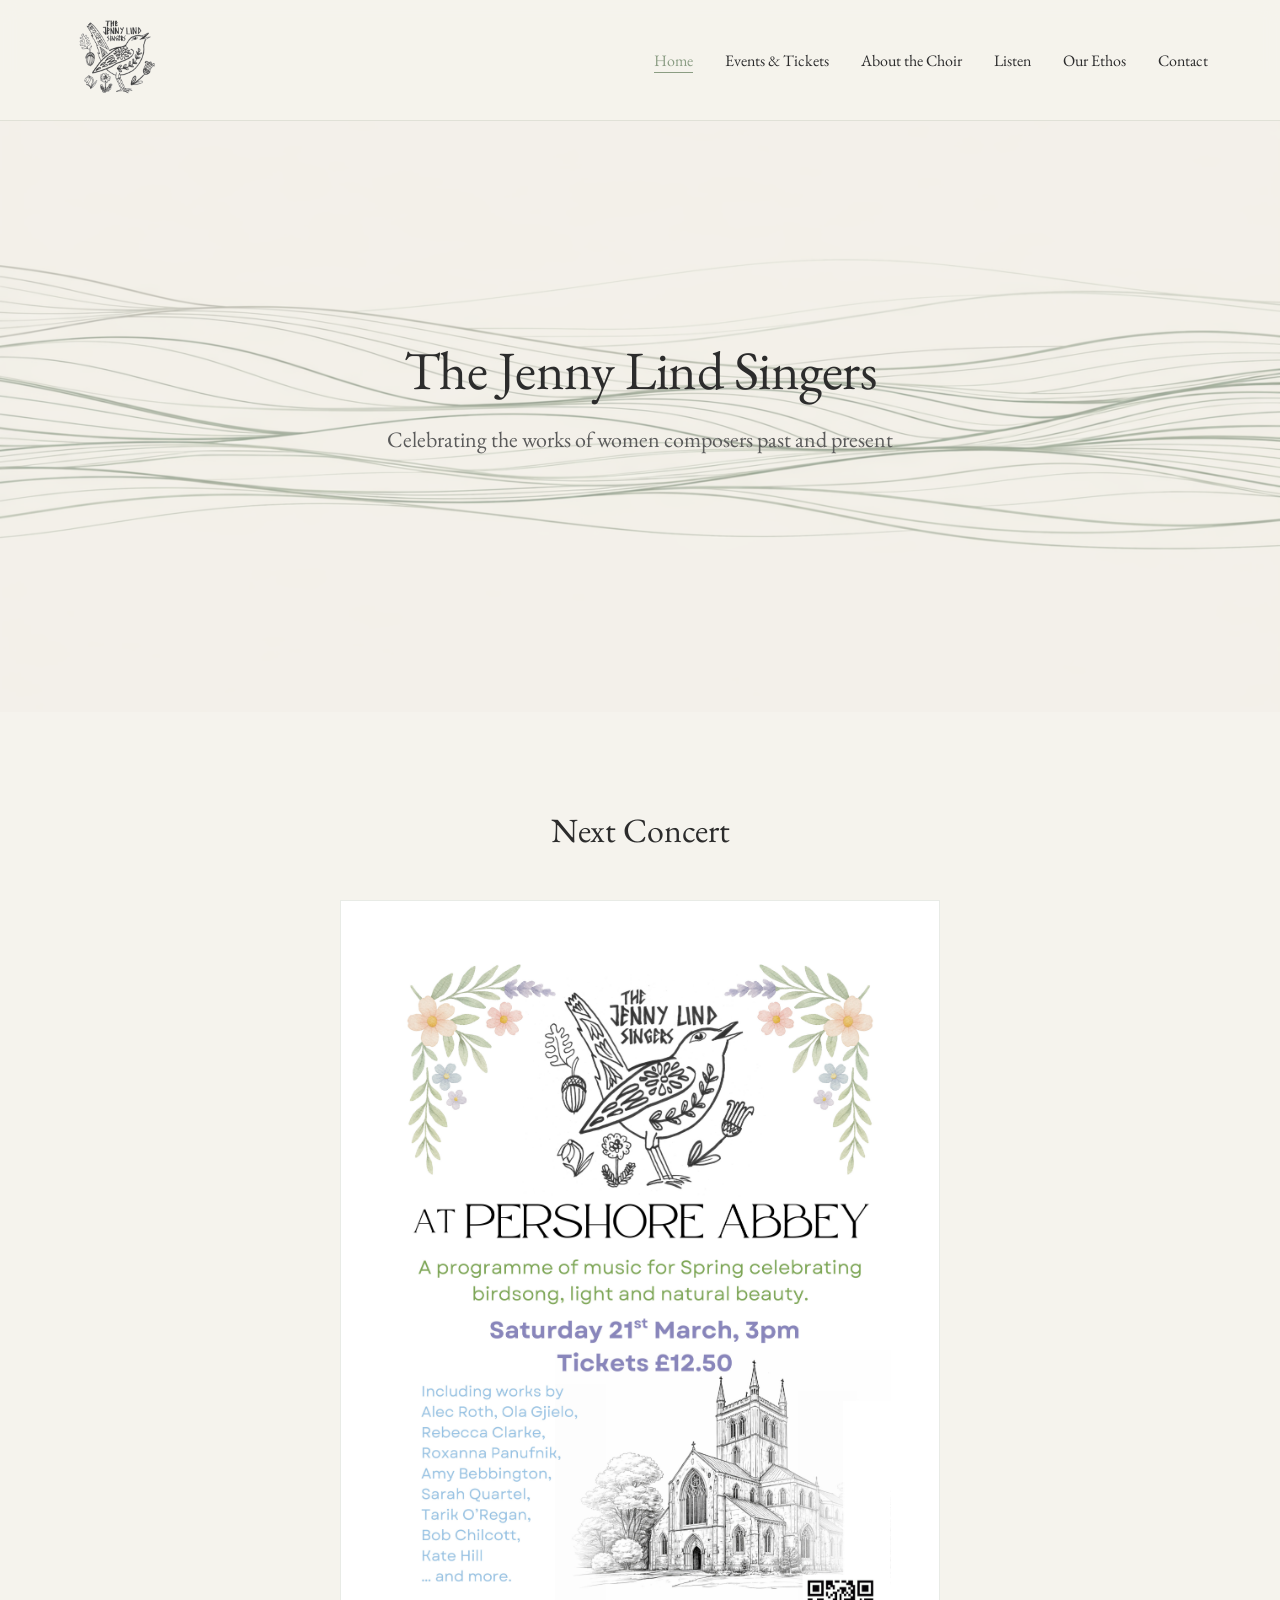
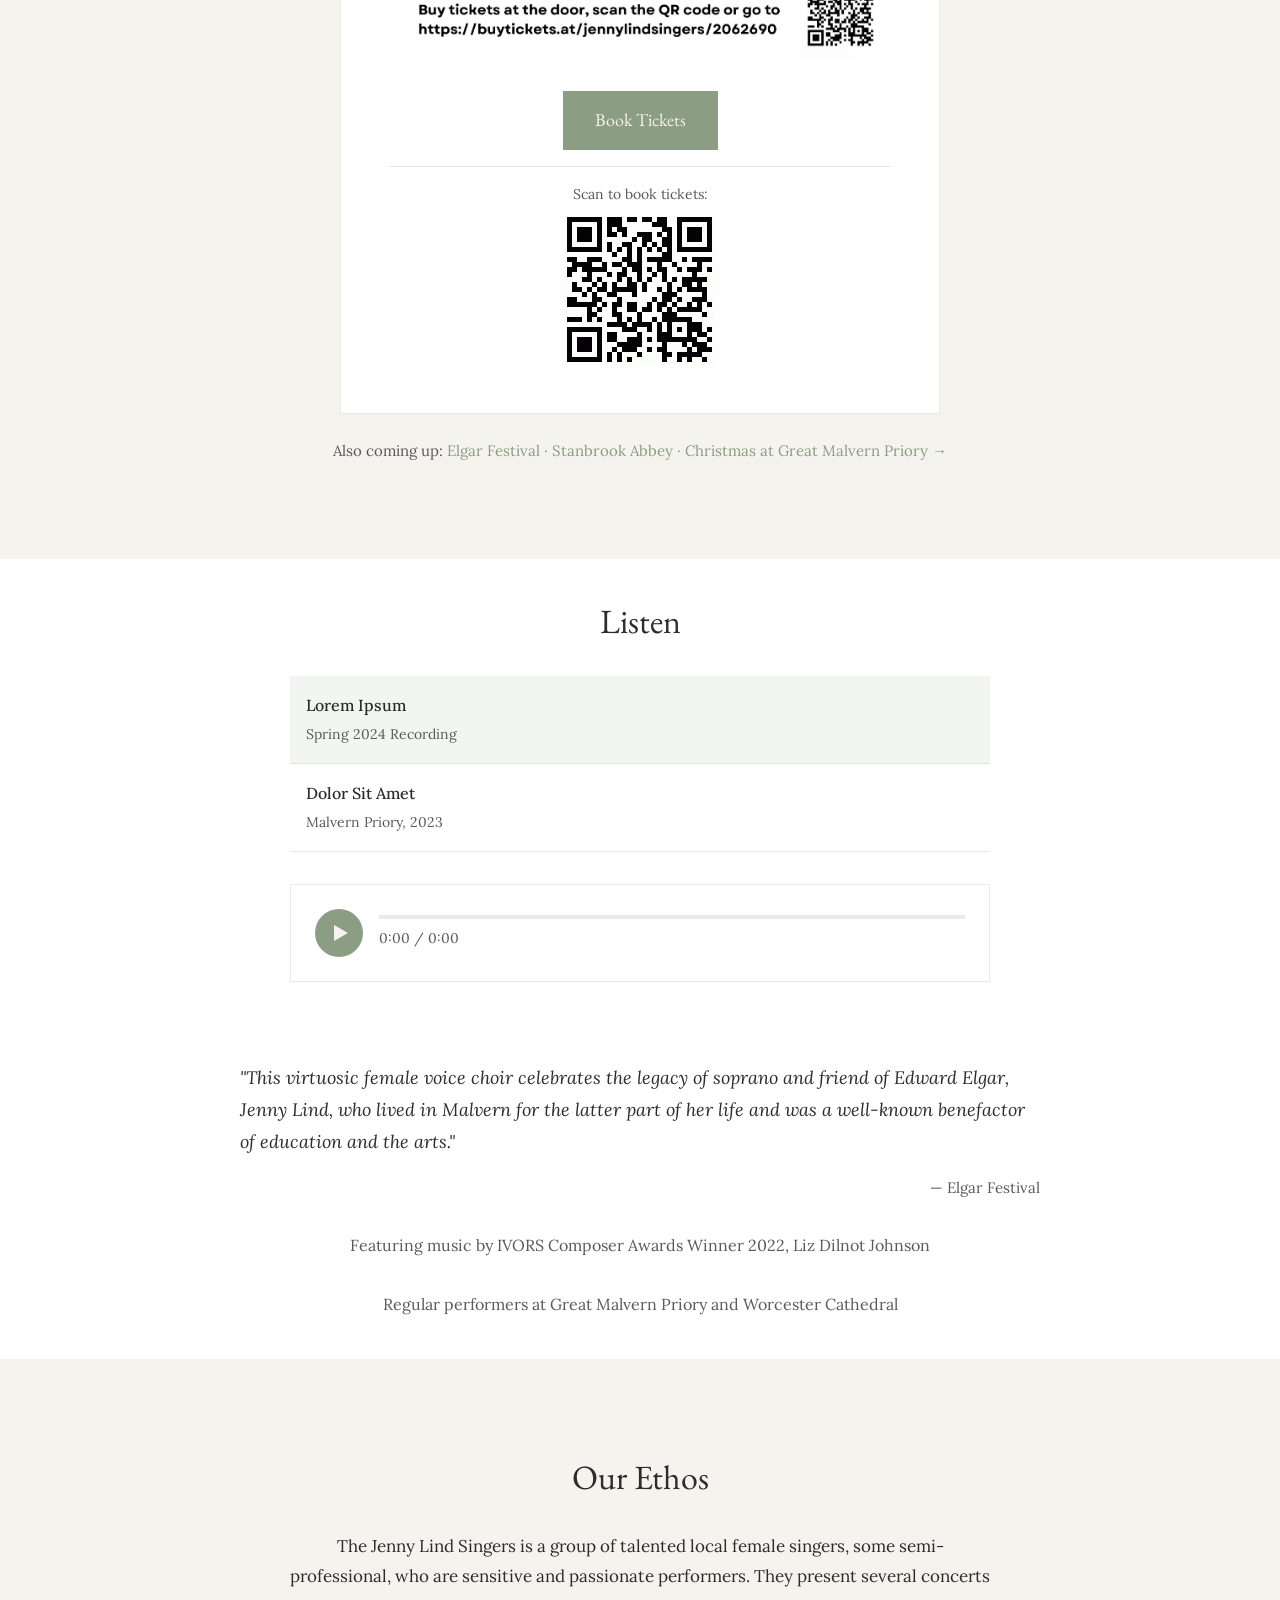
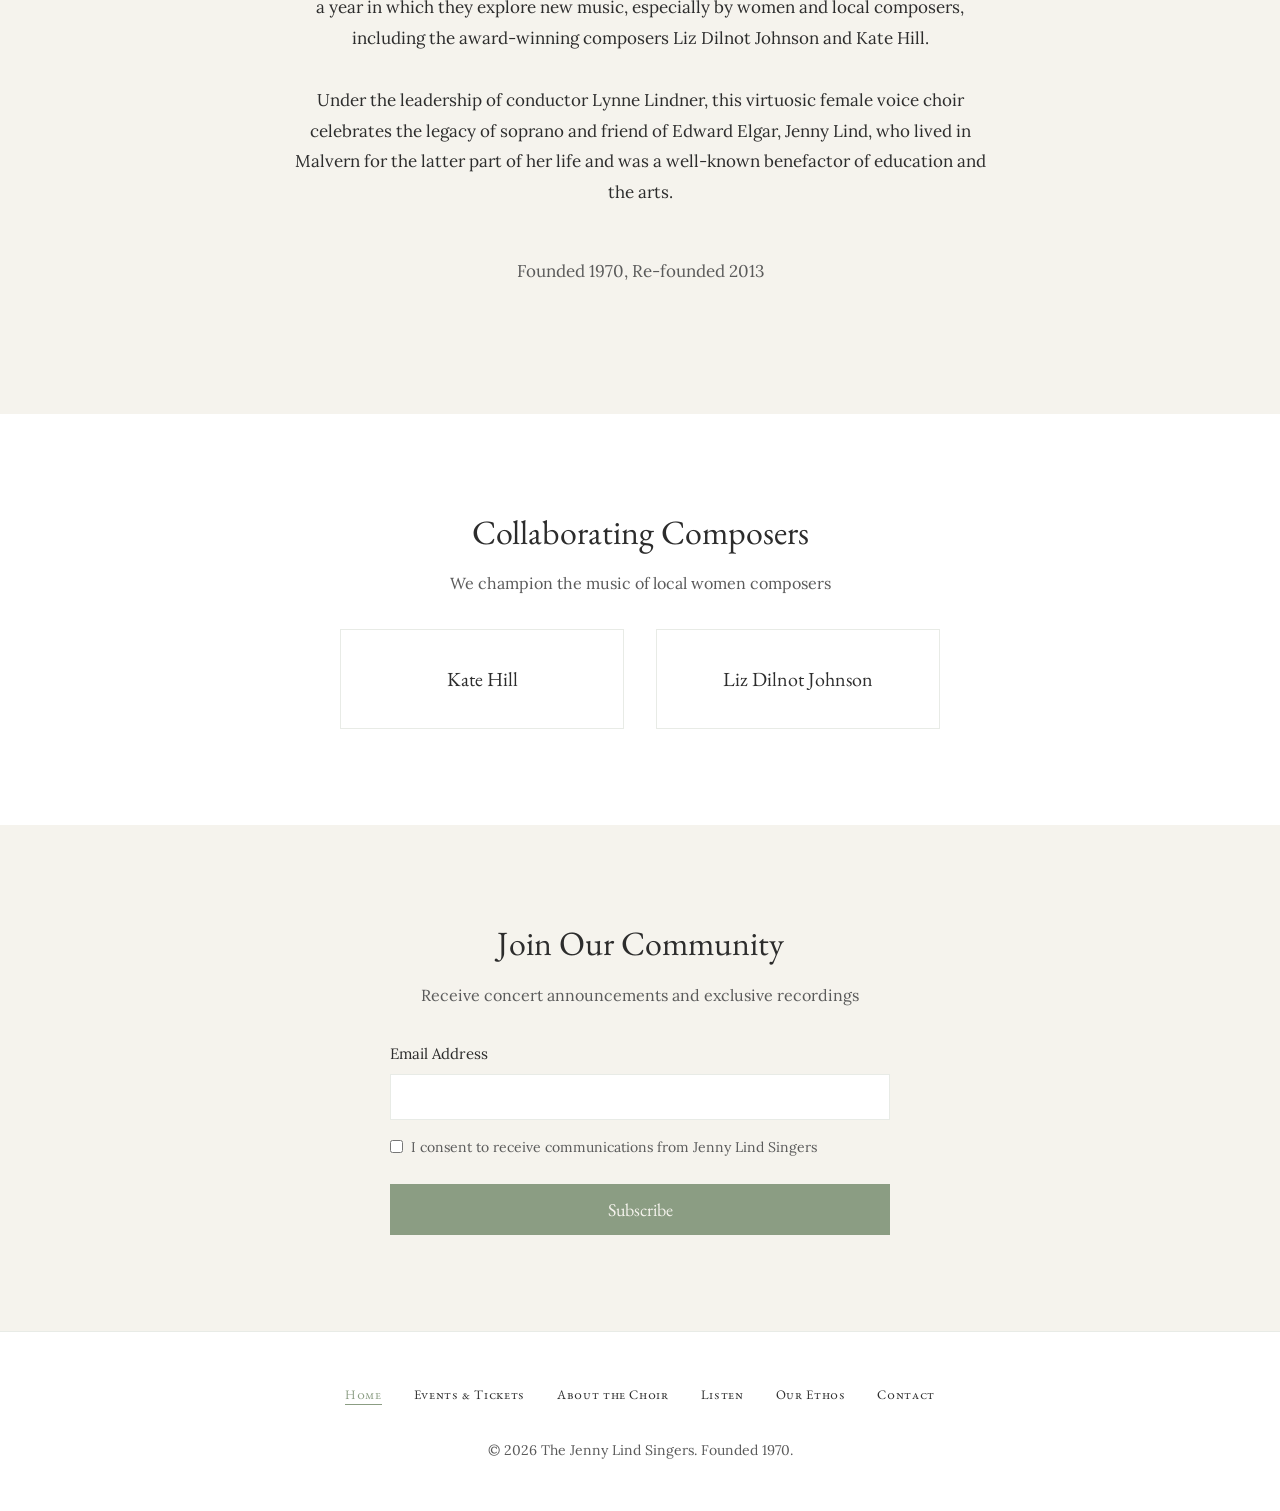
==== index.html @ d08856b0 "Add SVG favicon — italic J in sage green on cream Co-Authored-By: Claude Sonnet 4.6 <noreply@anthrop" ====
<!DOCTYPE html>
<html lang="en">
<head>
    <meta charset="UTF-8">
    <meta name="viewport" content="width=device-width, initial-scale=1.0">
    <title>The Jenny Lind Singers</title>
    <meta name="description" content="The Jenny Lind Singers — a virtuosic female voice choir celebrating women composers from the Malvern Hills.">

    <!-- Google Fonts -->
    <link rel="preconnect" href="https://fonts.googleapis.com">
    <link rel="preconnect" href="https://fonts.gstatic.com" crossorigin>
    <link href="https://fonts.googleapis.com/css2?family=EB+Garamond:ital,wght@0,400;0,500;0,600;1,400&family=Lora:ital,wght@0,400;0,500;1,400&display=swap" rel="stylesheet">
    <link rel="icon" type="image/svg+xml" href="favicon.svg">
    <link rel="stylesheet" href="styles.css">

</head>
<body>
    <!-- Header Navigation -->
    <header>
        <div class="header-content">
            <a href="index.html">
                <img src="JLS_logo.png" alt="The Jenny Lind Singers — Home" class="logo">
            </a>
            <nav aria-label="Main navigation">
                <ul>
                    <li><a href="index.html">Home</a></li>
                    <li><a href="events.html">Events &amp; Tickets</a></li>
                    <li><a href="about.html">About the Choir</a></li>
                    <li><a href="listen.html">Listen</a></li>
                    <li><a href="ethos.html">Our Ethos</a></li>
                    <li><a href="contact.html">Contact</a></li>
                </ul>
            </nav>
            <button class="nav-toggle" aria-label="Open navigation" aria-expanded="false">
                <span></span><span></span><span></span>
            </button>
        </div>
    </header>

    <main>

    <!-- Hero Section -->
    <section id="hero">
        <div class="hero-content">
            <h1>The Jenny Lind Singers</h1>
            <p class="hero-subtitle">Celebrating the works of women composers past and present</p>
        </div>
    </section>

    <!-- Next Concert Section -->
    <section id="next-concert">
        <div class="container">
            <h2>Next Concert</h2>
            <div class="concert-card">
                <img src="extracted/poster.jpg" alt="Spring 2026 Concert Poster" style="max-width: 100%; height: auto; margin-bottom: 1.5rem;">
                <a href="https://buytickets.at/jennylindsingers/2062690" target="_blank" rel="noopener" class="btn-primary">Book Tickets</a>
                <div class="qr-block">
                    <p class="qr-label">Scan to book tickets:</p>
                    <img src="extracted/qr-code.png" alt="QR Code for Ticket Booking" class="qr-code">
                </div>
            </div>
            <p class="also-coming-up">Also coming up: <a href="events.html">Elgar Festival · Stanbrook Abbey · Christmas at Great Malvern Priory →</a></p>
        </div>
    </section>

    <!-- Audio Player Section -->
    <section id="audio">
        <div class="container">
            <h2>Listen</h2>
            <div class="audio-player">
                <div class="track-list">
                    <div class="track-item active" data-track="0">
                        <div class="track-title">Lorem Ipsum</div>
                        <div class="track-source">Spring 2024 Recording</div>
                    </div>
                    <div class="track-item" data-track="1">
                        <div class="track-title">Dolor Sit Amet</div>
                        <div class="track-source">Malvern Priory, 2023</div>
                    </div>
                </div>

                <div class="audio-controls">
                    <button class="play-btn" aria-label="Play">
                        <div class="play-icon"></div>
                        <div class="pause-icon"></div>
                    </button>
                    <div class="progress-container">
                        <div class="progress-bar" role="progressbar" aria-valuemin="0" aria-valuemax="100" aria-valuenow="0">
                            <div class="progress-fill"></div>
                        </div>
                        <div class="time-display">
                            <span class="current-time">0:00</span> / <span class="duration">0:00</span>
                        </div>
                    </div>
                </div>

                <audio id="audio-element">
                    <source src="[data-uri]" type="audio/wav">
                </audio>
            </div>
        </div>
    </section>

    <!-- Social Proof Section -->
    <section id="reviews">
        <div class="container">
            <div class="reviews-container">
                <div class="review">
                    <p class="review-text">"This virtuosic female voice choir celebrates the legacy of soprano and friend of Edward Elgar, Jenny Lind, who lived in Malvern for the latter part of her life and was a well-known benefactor of education and the arts."</p>
                    <p class="review-attribution">— Elgar Festival</p>
                </div>

                <p class="accolade">Featuring music by IVORS Composer Awards Winner 2022, Liz Dilnot Johnson</p>
                <p class="accolade">Regular performers at Great Malvern Priory and Worcester Cathedral</p>
            </div>
        </div>
    </section>

    <!-- Ethos Section -->
    <section id="ethos">
        <div class="container">
            <div class="ethos-content">
                <h2>Our Ethos</h2>
                <p>The Jenny Lind Singers is a group of talented local female singers, some semi-professional, who are sensitive and passionate performers. They present several concerts a year in which they explore new music, especially by women and local composers, including the award-winning composers Liz Dilnot Johnson and Kate Hill.</p>
                <p class="ethos-second">Under the leadership of conductor Lynne Lindner, this virtuosic female voice choir celebrates the legacy of soprano and friend of Edward Elgar, Jenny Lind, who lived in Malvern for the latter part of her life and was a well-known benefactor of education and the arts.</p>
                <p class="history-note">Founded 1970, Re-founded 2013</p>
            </div>
        </div>
    </section>

    <!-- Composers Section -->
    <section id="composers">
        <div class="container">
            <h2>Collaborating Composers</h2>
            <p class="composers-intro">We champion the music of local women composers</p>
            <div class="composers-list">
                <a href="https://katehillcomposer.com" target="_blank" rel="noopener" class="composer-link">
                    <div class="composer-name">Kate Hill</div>
                </a>
                <a href="http://www.lizdilnotjohnson.co.uk" target="_blank" rel="noopener" class="composer-link">
                    <div class="composer-name">Liz Dilnot Johnson</div>
                </a>
            </div>
        </div>
    </section>

    <!-- Mailing List Section -->
    <section id="mailing-list">
        <div class="container">
            <h2>Join Our Community</h2>
            <p class="mailing-list-benefit">Receive concert announcements and exclusive recordings</p>
            <form class="mailing-form" action="#" method="post">
                <div class="form-group">
                    <label for="email">Email Address</label>
                    <input type="email" id="email" name="email" required>
                </div>

                <div class="checkbox-group">
                    <input type="checkbox" id="consent" name="consent" required>
                    <label for="consent">I consent to receive communications from Jenny Lind Singers</label>
                </div>

                <button type="submit" class="btn-primary btn-submit">Subscribe</button>
            </form>
        </div>
    </section>

    </main>

    <!-- Footer -->
    <footer>
        <div class="footer-content">
            <nav class="footer-nav" aria-label="Footer navigation">
                <ul>
                    <li><a href="index.html">Home</a></li>
                    <li><a href="events.html">Events &amp; Tickets</a></li>
                    <li><a href="about.html">About the Choir</a></li>
                    <li><a href="listen.html">Listen</a></li>
                    <li><a href="ethos.html">Our Ethos</a></li>
                    <li><a href="contact.html">Contact</a></li>
                </ul>
            </nav>
            <p class="copyright">© 2026 The Jenny&nbsp;Lind Singers. Founded 1970.</p>
        </div>
    </footer>

    <script src="nav.js"></script>
    <!-- JavaScript for Audio Player -->
    <script>
        // Audio player functionality
        const audio = document.getElementById('audio-element');
        const playBtn = document.querySelector('.play-btn');
        const progressBar = document.querySelector('.progress-bar');
        const progressFill = document.querySelector('.progress-fill');
        const currentTimeSpan = document.querySelector('.current-time');
        const durationSpan = document.querySelector('.duration');
        const trackItems = document.querySelectorAll('.track-item');

        let currentTrack = 0;

        // Track data (placeholder - in production would link to actual audio files)
        const tracks = [
            {
                title: 'Lorem Ipsum',
                source: 'Spring 2024 Recording',
                url: '[data-uri]'
            },
            {
                title: 'Dolor Sit Amet',
                source: 'Malvern Priory, 2023',
                url: '[data-uri]'
            }
        ];

        // Play/Pause functionality
        playBtn.addEventListener('click', () => {
            if (audio.paused) {
                audio.play();
                playBtn.classList.add('playing');
            } else {
                audio.pause();
                playBtn.classList.remove('playing');
            }
        });

        // Keyboard support for play button
        playBtn.addEventListener('keydown', (e) => {
            if (e.key === ' ' || e.key === 'Enter') {
                e.preventDefault();
                playBtn.click();
            }
        });

        // Update progress bar
        audio.addEventListener('timeupdate', () => {
            if (audio.duration) {
                const progress = (audio.currentTime / audio.duration) * 100;
                progressFill.style.width = progress + '%';
                progressBar.setAttribute('aria-valuenow', progress);

                currentTimeSpan.textContent = formatTime(audio.currentTime);
            }
        });

        // Update duration when metadata loads
        audio.addEventListener('loadedmetadata', () => {
            durationSpan.textContent = formatTime(audio.duration);
        });

        // Click to seek
        progressBar.addEventListener('click', (e) => {
            const rect = progressBar.getBoundingClientRect();
            const percent = (e.clientX - rect.left) / rect.width;
            audio.currentTime = percent * audio.duration;
        });

        // Track selection
        trackItems.forEach((item, index) => {
            item.addEventListener('click', () => {
                loadTrack(index);
            });

            // Keyboard support
            item.addEventListener('keydown', (e) => {
                if (e.key === 'Enter' || e.key === ' ') {
                    e.preventDefault();
                    loadTrack(index);
                }
            });

            // Make track items keyboard accessible
            item.setAttribute('tabindex', '0');
            item.setAttribute('role', 'button');
        });

        // Load track function
        function loadTrack(index) {
            currentTrack = index;
            audio.src = tracks[index].url;

            // Update active state
            trackItems.forEach(item => item.classList.remove('active'));
            trackItems[index].classList.add('active');

            // Reset player state
            playBtn.classList.remove('playing');
            progressFill.style.width = '0%';
            currentTimeSpan.textContent = '0:00';
        }

        // Format time helper
        function formatTime(seconds) {
            if (isNaN(seconds)) return '0:00';

            const mins = Math.floor(seconds / 60);
            const secs = Math.floor(seconds % 60);
            return mins + ':' + (secs < 10 ? '0' : '') + secs;
        }

        // Reset play button when audio ends
        audio.addEventListener('ended', () => {
            playBtn.classList.remove('playing');
            progressFill.style.width = '0%';
            audio.currentTime = 0;
        });

        // Smooth scroll for navigation
        document.querySelectorAll('a[href^="#"]').forEach(anchor => {
            anchor.addEventListener('click', function (e) {
                const href = this.getAttribute('href');
                if (href !== '#') {
                    e.preventDefault();
                    const target = document.querySelector(href);
                    if (target) {
                        target.scrollIntoView({
                            behavior: 'smooth',
                            block: 'start'
                        });
                    }
                }
            });
        });
    </script>
</body>
</html>
---- styles.css ----
/* ===== CSS Variables ===== */
:root {
    --sage-green: #8B9D83;
    --cream: #F5F3ED;
    --lavender: #D4C9DB;
    --text-dark: #2C2C2C;
    --text-light: #5A5A5A;
    --border-subtle: rgba(139, 157, 131, 0.2);
}

/* ===== Reset & Base ===== */
* { margin: 0; padding: 0; box-sizing: border-box; }
html { scroll-behavior: smooth; }
body {
    font-family: 'Lora', serif;
    font-size: 16px;
    line-height: 1.7;
    color: var(--text-dark);
    background-color: var(--cream);
    text-rendering: optimizeLegibility;
}

/* ===== Typography ===== */
h1, h2, h3, h4, h5, h6 {
    font-family: 'EB Garamond', serif;
    font-weight: 400;
    line-height: 1.3;
    font-feature-settings: "liga" 1, "kern" 1;
}
h1 { font-size: 3.375rem; letter-spacing: -0.01em; }
h2 { font-size: 2.125rem; }
h3 { font-size: 1.5rem; }

a { color: var(--sage-green); text-decoration: none; transition: all 0.3s ease; }
a:hover { text-decoration: underline; }

/* ===== Header ===== */
header {
    position: fixed; top: 0; left: 0; right: 0;
    background: rgba(245, 243, 237, 0.95);
    backdrop-filter: blur(10px);
    z-index: 1000;
    border-bottom: 1px solid var(--border-subtle);
}
.header-content {
    max-width: 1200px; margin: 0 auto;
    padding: 1rem 2rem;
    display: flex; justify-content: space-between; align-items: center;
}
.logo { max-height: 80px; width: auto; }
nav ul { list-style: none; display: flex; gap: 2rem; }
nav a { font-family: 'EB Garamond', serif; font-size: 1rem; color: var(--text-dark); transition: color 0.3s ease, letter-spacing 0.2s ease; }
nav a:hover { color: var(--sage-green); text-decoration: none; letter-spacing: 0.02em; }
nav a.nav-active { color: var(--sage-green); border-bottom: 1px solid var(--sage-green); padding-bottom: 1px; }

/* ===== Mobile Nav Toggle ===== */
.nav-toggle {
    display: none; flex-direction: column; gap: 5px;
    background: none; border: none; cursor: pointer; padding: 0.5rem;
}
.nav-toggle span {
    display: block; width: 24px; height: 1px;
    background: var(--text-dark);
    transition: transform 0.3s ease, opacity 0.3s ease;
}

/* ===== Hero ===== */
#hero {
    min-height: 70vh; height: 70vh;
    display: flex; flex-direction: column;
    justify-content: center; align-items: center; text-align: center;
    background-image: url('waves2.png');
    background-size: cover; background-position: center; background-repeat: no-repeat;
    padding: 2rem; margin-top: 82px; position: relative;
}
#hero::before {
    content: ''; position: absolute; inset: 0;
    background: rgba(245, 243, 237, 0.3);
}
.hero-content { position: relative; z-index: 1; max-width: 800px; }
#hero h1 { margin-bottom: 1rem; animation: fadeUp 0.8s ease both; }
.hero-subtitle {
    font-family: 'EB Garamond', serif;
    font-size: 1.375rem; font-weight: 400;
    color: var(--text-light);
    animation: fadeUp 0.8s ease 0.2s both;
}

@keyframes fadeUp {
    from { opacity: 0; transform: translateY(16px); }
    to   { opacity: 1; transform: translateY(0); }
}

/* ===== Inner Page Hero ===== */
.page-hero {
    min-height: 40vh;
    display: flex; align-items: flex-end;
    padding-bottom: 3rem;
    background-image: url('waves2.png');
    background-size: cover; background-position: center;
    margin-top: 82px; position: relative;
}
.page-hero::before {
    content: ''; position: absolute; inset: 0;
    background: rgba(245, 243, 237, 0.55);
}
.page-hero-content {
    position: relative; z-index: 1;
    max-width: 1200px; margin: 0 auto; padding: 0 2rem;
}
.page-hero h1 { font-size: 3rem; letter-spacing: -0.01em; }
.page-hero--hills { background-image: url('3hills.png'); }

/* ===== Container & Layout ===== */
.container { max-width: 1200px; margin: 0 auto; padding: 0 2rem; }
section { padding: 6rem 0; }

/* ===== Next Concert (homepage) ===== */
#next-concert { text-align: center; }
.concert-card {
    max-width: 600px; margin: 3rem auto 0;
    padding: 3rem; border: 1px solid var(--border-subtle); background: white;
}
.concert-card h3 { font-size: 2rem; margin-bottom: 1.5rem; }
.concert-details { margin-bottom: 2rem; color: var(--text-light); }
.concert-details p { margin: 0.5rem 0; }
.qr-block { margin-top: 1rem; padding-top: 1rem; border-top: 1px solid var(--border-subtle); }
.qr-label { font-size: 0.875rem; color: var(--text-light); margin-bottom: 0.5rem; }
.qr-code { width: 150px; height: 150px; display: block; margin: 0 auto; }
.also-coming-up { margin-top: 1.5rem; font-size: 0.9375rem; color: var(--text-light); }
.ethos-second { margin-top: 1rem; }

/* ===== Buttons ===== */
.btn-primary {
    display: inline-block; padding: 14px 32px;
    background-color: var(--sage-green); color: var(--cream);
    border: none; border-radius: 0;
    font-family: 'EB Garamond', serif; font-size: 1.125rem;
    cursor: pointer; transition: background-color 0.3s ease; text-decoration: none;
}
.btn-primary:hover { background-color: #7a8c73; text-decoration: none; }
.btn-secondary {
    display: inline-block; padding: 12px 28px;
    background: transparent; color: var(--sage-green);
    border: 1px solid var(--sage-green); border-radius: 0;
    font-family: 'EB Garamond', serif; font-size: 1rem;
    cursor: pointer; transition: all 0.3s ease; text-decoration: none;
}
.btn-secondary:hover { background: var(--sage-green); color: var(--cream); text-decoration: none; }
.btn-submit { width: 100%; }

/* ===== Audio Player ===== */
#audio { background: white; padding: 2.5rem 0; }
#audio h2 { text-align: center; margin-bottom: 2rem; }
.audio-player { max-width: 700px; margin: 0 auto; }
.audio-intro { color: var(--text-light); font-size: 1rem; margin-bottom: 2rem; }
.track-list { margin-bottom: 2rem; }
.track-item { padding: 1rem; border-bottom: 1px solid var(--border-subtle); cursor: pointer; transition: background-color 0.3s ease; }
.track-item:hover { background-color: rgba(139, 157, 131, 0.05); }
.track-item.active { background-color: rgba(139, 157, 131, 0.1); }
.track-title { font-weight: 500; color: var(--text-dark); }
.track-source { font-size: 0.875rem; color: var(--text-light); margin-top: 0.25rem; }
.audio-controls { display: flex; align-items: center; gap: 1rem; padding: 1.5rem; border: 1px solid var(--border-subtle); }
.play-btn {
    width: 48px; height: 48px; border-radius: 50%;
    background-color: var(--sage-green); border: none; cursor: pointer;
    display: flex; align-items: center; justify-content: center; flex-shrink: 0;
    transition: background-color 0.3s ease;
}
.play-btn:hover { background-color: #7a8c73; }
.play-icon { width: 0; height: 0; border-style: solid; border-width: 8px 0 8px 14px; border-color: transparent transparent transparent var(--cream); margin-left: 3px; }
.pause-icon { display: none; width: 14px; height: 16px; border-left: 4px solid var(--cream); border-right: 4px solid var(--cream); }
.play-btn.playing .play-icon { display: none; }
.play-btn.playing .pause-icon { display: block; }
.progress-container { flex: 1; display: flex; flex-direction: column; gap: 0.5rem; }
.progress-bar { width: 100%; height: 4px; background-color: var(--border-subtle); cursor: pointer; position: relative; }
.progress-fill { height: 100%; background-color: var(--sage-green); width: 0%; transition: width 0.1s linear; }
.time-display { font-size: 0.875rem; color: var(--text-light); }

/* ===== Reviews / Social Proof ===== */
#reviews { background: white; padding: 2.5rem 0; }
.reviews-container { max-width: 800px; margin: 0 auto; }
.review { margin-bottom: 2rem; }
.review:last-child { margin-bottom: 0; }
.review-text { font-style: italic; font-size: 1.125rem; line-height: 1.8; margin-bottom: 1rem; }
.review-attribution { text-align: right; color: var(--text-light); font-size: 0.9375rem; }
.accolade { text-align: center; margin-top: 2rem; color: var(--text-light); }

/* ===== Ethos (homepage section) ===== */
#ethos { text-align: center; }
.ethos-content { max-width: 700px; margin: 0 auto; }
#ethos h2 { margin-bottom: 2rem; }
#ethos p { margin-bottom: 2rem; font-size: 1.0625rem; line-height: 1.8; }
.ethos-link { font-family: 'EB Garamond', serif; font-size: 1.125rem; }
.history-note { margin-top: 3rem; font-size: 0.9375rem; color: var(--text-light); }

/* ===== Composers (homepage section) ===== */
#composers { background: white; }
#composers h2 { text-align: center; margin-bottom: 1rem; }
.composers-intro { text-align: center; color: var(--text-light); margin-bottom: 2rem; }
.composers-list { max-width: 600px; margin: 0 auto; display: grid; grid-template-columns: 1fr 1fr; gap: 2rem; }
.composer-link { text-align: center; padding: 2rem; border: 1px solid var(--border-subtle); transition: border-color 0.3s ease; }
.composer-link:hover { border-color: var(--sage-green); text-decoration: none; }
.composer-name { font-family: 'EB Garamond', serif; font-size: 1.25rem; color: var(--text-dark); }

/* ===== Mailing List ===== */
#mailing-list { text-align: center; }
#mailing-list h2 { margin-bottom: 1rem; }
.mailing-list-benefit { color: var(--text-light); margin-bottom: 2rem; }
.mailing-form { max-width: 500px; margin: 0 auto; }
.form-group { margin-bottom: 1rem; text-align: left; }
.form-group label { display: block; margin-bottom: 0.5rem; font-size: 0.9375rem; }
.form-group input[type="email"],
.form-group input[type="text"] {
    width: 100%; padding: 12px;
    border: 1px solid var(--border-subtle); border-radius: 0;
    font-family: 'Lora', serif; font-size: 1rem; background: white;
}
.form-group input[type="email"]:focus,
.form-group input[type="text"]:focus {
    outline: none; border-color: var(--sage-green);
    box-shadow: 0 0 0 3px rgba(139, 157, 131, 0.15);
}
.checkbox-group { display: flex; align-items: flex-start; gap: 0.5rem; margin-bottom: 1.5rem; }
.checkbox-group input[type="checkbox"] { margin-top: 0.25rem; flex-shrink: 0; }
.checkbox-group label { font-size: 0.875rem; color: var(--text-light); }

/* ===== Footer ===== */
footer { background: white; border-top: 1px solid var(--border-subtle); padding: 3rem 0; }
.footer-content { max-width: 1200px; margin: 0 auto; padding: 0 2rem; text-align: center; }
.footer-nav { margin-bottom: 2rem; }
.footer-nav ul { list-style: none; display: flex; justify-content: center; gap: 2rem; flex-wrap: wrap; }
.footer-nav a {
    font-family: 'EB Garamond', serif; color: var(--text-dark);
    font-variant: small-caps; letter-spacing: 0.05em; font-size: 0.8125rem;
    transition: color 0.3s ease;
}
.footer-nav a:hover { color: var(--sage-green); text-decoration: none; }
.copyright { color: var(--text-light); font-size: 0.875rem; }

/* ===== Focus States ===== */
a:focus, button:focus, input:focus, select:focus, textarea:focus {
    outline: 2px solid var(--sage-green); outline-offset: 2px;
}

/* ===== About Page ===== */
.about-intro-grid {
    display: grid; grid-template-columns: 1fr 1fr; gap: 4rem; align-items: start;
    max-width: 1000px; margin: 0 auto;
}
.about-intro-grid img { width: 100%; height: auto; border: 1px solid var(--border-subtle); }
.about-intro-text p { font-size: 1.0625rem; line-height: 1.8; margin-bottom: 1.5rem; }
.people-grid { display: grid; grid-template-columns: 1fr 1fr; gap: 3rem; max-width: 800px; margin: 0 auto; }
.profile-card { text-align: center; padding: 2rem; border: 1px solid var(--border-subtle); background: white; }
.profile-initial {
    width: 80px; height: 80px; border-radius: 50%;
    background: var(--sage-green); color: var(--cream);
    font-family: 'EB Garamond', serif; font-size: 2rem;
    display: flex; align-items: center; justify-content: center;
    margin: 0 auto 1.5rem;
}
.profile-card h3 { font-size: 1.375rem; margin-bottom: 0.25rem; }
.profile-role { font-variant: small-caps; font-size: 0.875rem; color: var(--text-light); letter-spacing: 0.05em; margin-bottom: 1rem; }
.profile-card p { font-size: 0.9375rem; color: var(--text-light); line-height: 1.7; }
.patron-block { text-align: center; max-width: 500px; margin: 0 auto; padding: 3rem 0; border-top: 1px solid var(--border-subtle); }
.patron-title { font-size: 0.8rem; text-transform: uppercase; letter-spacing: 0.15em; color: var(--text-light); margin-bottom: 0.75rem; }
.patron-name { font-family: 'EB Garamond', serif; font-size: 1.5rem; font-style: italic; color: var(--text-dark); margin-bottom: 0.5rem; }
.patron-note { font-size: 0.9375rem; color: var(--text-light); }

/* ===== Photography ===== */
.profile-photo { width: 120px; height: 120px; border-radius: 50%; object-fit: cover; object-position: center top; display: block; margin: 0 auto 0.5rem; }
.profile-photo-credit { font-size: 0.6875rem; color: var(--text-light); text-align: center; margin-bottom: 1.25rem; font-style: italic; }
.past-photo { max-width: 800px; margin: 0 auto 3rem; }
.past-photo img { width: 100%; height: auto; display: block; }
.listen-photo { max-width: 700px; margin: 0 auto 2.5rem; }
.listen-photo img { width: 100%; height: auto; display: block; }
.ethos-photo { max-width: 500px; margin: 0 auto 3rem; }
.ethos-photo img { width: 100%; height: auto; display: block; }
/* Shared photo credit caption */
.photo-fig figcaption { font-size: 0.6875rem; color: var(--text-light); text-align: right; margin-top: 0.375rem; font-style: italic; letter-spacing: 0.01em; }
.photo-handle { color: var(--sage-green); font-style: normal; }

/* ===== Timeline ===== */
.timeline { position: relative; max-width: 680px; margin: 0 auto; padding-left: 0; }
.timeline::before {
    content: ''; position: absolute;
    left: 72px; top: 0.6rem; bottom: 0;
    width: 1px; background: var(--border-subtle);
}
.timeline-entry { display: flex; gap: 0; margin-bottom: 3rem; position: relative; align-items: flex-start; }
.timeline-year {
    font-family: 'EB Garamond', serif; font-size: 1.75rem;
    color: var(--sage-green); opacity: 0.7;
    min-width: 72px; text-align: right; padding-top: 0; line-height: 1.3;
    padding-right: 1rem;
    flex-shrink: 0;
}
.timeline-dot {
    position: absolute; left: 68px; top: 0.55rem;
    width: 7px; height: 7px; border-radius: 50%;
    background: var(--sage-green); flex-shrink: 0;
}
.timeline-text { padding-left: 2rem; }
.timeline-text h4 { font-family: 'EB Garamond', serif; font-size: 1.125rem; margin-bottom: 0.25rem; }
.timeline-text p { font-size: 0.9375rem; color: var(--text-light); }

/* ===== Events Page ===== */
.events-list { max-width: 800px; margin: 0 auto; }
.event-card {
    display: grid; grid-template-columns: 100px 1fr auto;
    gap: 2rem; align-items: center;
    padding: 2rem; border: 1px solid var(--border-subtle); background: white;
    margin-bottom: 1.5rem;
    transition: border-color 0.3s ease, transform 0.25s ease;
}
.event-card:hover { border-color: var(--sage-green); transform: translateY(-2px); }
.event-date { text-align: center; border-right: 1px solid var(--border-subtle); padding-right: 2rem; }
.event-date-num { font-family: 'EB Garamond', serif; font-size: 2.5rem; line-height: 1; color: var(--sage-green); }
.event-date-month { font-size: 0.8rem; text-transform: uppercase; letter-spacing: 0.1em; color: var(--text-light); margin-top: 0.25rem; }
.event-date-year { font-size: 0.8rem; color: var(--text-light); }
.event-details h3 { font-size: 1.375rem; margin-bottom: 0.25rem; }
.event-venue { font-style: italic; color: var(--text-light); font-size: 0.9375rem; margin-top: 0.25rem; }
.event-desc { font-size: 0.9375rem; margin-top: 0.5rem; color: var(--text-light); }
.event-cta { flex-shrink: 0; }
.featured-concert { max-width: 800px; margin: 0 auto; }
.past-performances { max-width: 680px; margin: 0 auto; color: var(--text-light); font-size: 1rem; line-height: 1.8; }

/* ===== Listen / Composers Page ===== */
.listen-intro { max-width: 680px; margin: 0 auto 3rem; color: var(--text-light); font-size: 1.0625rem; line-height: 1.8; text-align: center; }
.composer-profile {
    display: grid; grid-template-columns: 1fr 1fr;
    gap: 4rem; align-items: start;
    margin-bottom: 5rem; padding-bottom: 5rem;
    border-bottom: 1px solid var(--border-subtle);
}
.composer-profile:last-of-type { border-bottom: none; margin-bottom: 0; padding-bottom: 0; }
.composer-profile--reverse { direction: rtl; }
.composer-profile--reverse > * { direction: ltr; }
.composer-image-placeholder {
    width: 100%; aspect-ratio: 3/4;
    background: var(--border-subtle);
    display: flex; align-items: center; justify-content: center;
}
.composer-name-heading { font-size: 2rem; margin-bottom: 0.25rem; }
.composer-location { font-style: italic; color: var(--text-light); font-size: 0.9375rem; margin-bottom: 1.5rem; }
.composer-quote {
    border-left: 2px solid var(--sage-green); padding-left: 1.5rem;
    margin: 2rem 0; font-style: italic; color: var(--text-light); line-height: 1.7;
}
.composer-quote cite { display: block; font-style: normal; font-size: 0.875rem; margin-top: 0.5rem; }
.accolade-badge {
    display: inline-block; border: 1px solid var(--sage-green);
    color: var(--sage-green); padding: 4px 12px;
    font-size: 0.8rem; font-family: 'EB Garamond', serif;
    letter-spacing: 0.05em; margin-bottom: 1.5rem;
}
.composer-works { margin: 1.5rem 0; }
.composer-works h4 { font-family: 'EB Garamond', serif; font-size: 1rem; color: var(--text-light); font-style: italic; margin-bottom: 0.5rem; }
.composer-works ul { list-style: none; }
.composer-works li { font-size: 0.9375rem; color: var(--text-light); padding: 0.25rem 0; border-bottom: 1px solid var(--border-subtle); }
.composer-ext-link { display: inline-block; margin-top: 1.5rem; font-family: 'EB Garamond', serif; font-size: 1rem; }
.composer-ext-link::after { content: ' →'; }

/* ===== Ethos Page ===== */
.ethos-page-header {
    text-align: center; padding: 8rem 2rem 5rem;
    margin-top: 82px; background: var(--cream);
}
.ethos-title { font-size: 5rem; font-weight: 400; line-height: 1.1; margin-bottom: 2rem; letter-spacing: -0.02em; }
.ethos-rule { width: 60px; height: 1px; background: var(--sage-green); margin: 0 auto; }
.ethos-body { max-width: 680px; margin: 0 auto; padding: 0 2rem; }
.ethos-opening {
    font-family: 'EB Garamond', serif; font-size: 1.875rem;
    font-style: italic; text-align: center; line-height: 1.5;
    margin-bottom: 1rem;
}
.ethos-attribution { text-align: center; color: var(--text-light); font-size: 0.9375rem; margin-bottom: 4rem; }
.ethos-section { padding: 4rem 0; border-top: 1px solid var(--border-subtle); }
.ethos-section h2 { margin-bottom: 2rem; }
.ethos-section p { font-size: 1.0625rem; line-height: 1.85; margin-bottom: 1.5rem; }
.drop-cap::first-letter {
    font-family: 'EB Garamond', serif; font-size: 4.5rem;
    float: left; line-height: 0.8;
    margin-right: 0.08em; margin-top: 0.05em;
    color: var(--sage-green);
}
.ethos-pull-quote {
    border-left: 2px solid var(--sage-green);
    padding: 0.5rem 0 0.5rem 2rem;
    margin: 3rem 0;
    font-family: 'EB Garamond', serif; font-size: 1.5rem;
    font-style: italic; line-height: 1.5;
    color: var(--text-dark);
}
.ethos-closing { font-size: 1.0625rem; line-height: 1.8; color: var(--text-light); }

/* ===== Contact Page ===== */
.contact-grid { display: grid; grid-template-columns: 3fr 2fr; gap: 5rem; max-width: 900px; margin: 0 auto; }
.contact-form-label { font-size: 0.8rem; text-transform: uppercase; letter-spacing: 0.1em; color: var(--text-light); margin-bottom: 1.5rem; display: block; }
.form-row { margin-bottom: 1.25rem; }
.form-row label { display: block; margin-bottom: 0.4rem; font-size: 0.9375rem; }
.form-row input[type="text"],
.form-row input[type="email"] {
    width: 100%; padding: 12px;
    border: 1px solid var(--border-subtle); border-radius: 0;
    font-family: 'Lora', serif; font-size: 1rem; background: white;
    transition: border-color 0.3s ease, box-shadow 0.3s ease;
}
.form-row input[type="text"]:focus,
.form-row input[type="email"]:focus {
    outline: none; border-color: var(--sage-green);
    box-shadow: 0 0 0 3px rgba(139, 157, 131, 0.15);
}
.form-select {
    width: 100%; padding: 12px;
    border: 1px solid var(--border-subtle); border-radius: 0;
    font-family: 'Lora', serif; font-size: 1rem; background: white;
    appearance: none;
    background-image: url("data:image/svg+xml,%3Csvg xmlns='http://www.w3.org/2000/svg' width='12' height='8' viewBox='0 0 12 8'%3E%3Cpath d='M1 1l5 5 5-5' stroke='%238B9D83' stroke-width='1.5' fill='none' stroke-linecap='round'/%3E%3C/svg%3E");
    background-repeat: no-repeat; background-position: right 14px center;
    cursor: pointer;
    transition: border-color 0.3s ease, box-shadow 0.3s ease;
}
.form-select:focus {
    outline: none; border-color: var(--sage-green);
    box-shadow: 0 0 0 3px rgba(139, 157, 131, 0.15);
}
textarea {
    width: 100%; padding: 12px;
    border: 1px solid var(--border-subtle); border-radius: 0;
    font-family: 'Lora', serif; font-size: 1rem; background: white;
    resize: vertical; min-height: 160px;
    transition: border-color 0.3s ease, box-shadow 0.3s ease;
}
textarea:focus {
    outline: none; border-color: var(--sage-green);
    box-shadow: 0 0 0 3px rgba(139, 157, 131, 0.15);
}
.contact-aside { padding-top: 0.5rem; }
.contact-aside p { font-size: 1rem; line-height: 1.8; color: var(--text-light); margin-bottom: 1rem; }
.contact-divider { height: 1px; background: var(--border-subtle); margin: 2rem 0; }
.contact-aside h3 { font-size: 1.25rem; margin-bottom: 0.75rem; }

/* ===== Responsive ===== */
@media (max-width: 768px) {
    h1 { font-size: 2.5rem; }
    h2 { font-size: 1.75rem; }
    .header-content { position: relative; }
    nav ul {
        display: none; flex-direction: column;
        position: absolute; top: 100%; left: 0; right: 0;
        background: rgba(245, 243, 237, 0.98);
        border-bottom: 1px solid var(--border-subtle);
        padding: 1rem 2rem 2rem; gap: 0.75rem;
    }
    nav ul.open { display: flex; }
    .nav-toggle { display: flex; }
    section { padding: 4rem 0; }
    .concert-card { padding: 2rem; }
    .composers-list { grid-template-columns: 1fr; }
    .footer-nav ul { flex-direction: column; gap: 0.5rem; }
    .about-intro-grid { grid-template-columns: 1fr; gap: 2rem; }
    .people-grid { grid-template-columns: 1fr; }
    .composer-profile { grid-template-columns: 1fr; gap: 2rem; }
    .composer-profile--reverse { direction: ltr; }
    .event-card { grid-template-columns: 1fr; }
    .event-date { border-right: none; border-bottom: 1px solid var(--border-subtle); padding-right: 0; padding-bottom: 1rem; text-align: left; display: flex; gap: 0.5rem; align-items: baseline; }
    .contact-grid { grid-template-columns: 1fr; gap: 3rem; }
    .ethos-title { font-size: 3.5rem; }
}

@media (max-width: 480px) {
    h1 { font-size: 2rem; }
    h2 { font-size: 1.5rem; }
    .container { padding: 0 1rem; }
    .concert-card { padding: 1.5rem; }
    section { padding: 3rem 0; }
    .page-hero h1 { font-size: 2.25rem; }
    .ethos-title { font-size: 2.75rem; }
    .ethos-opening { font-size: 1.375rem; }
}
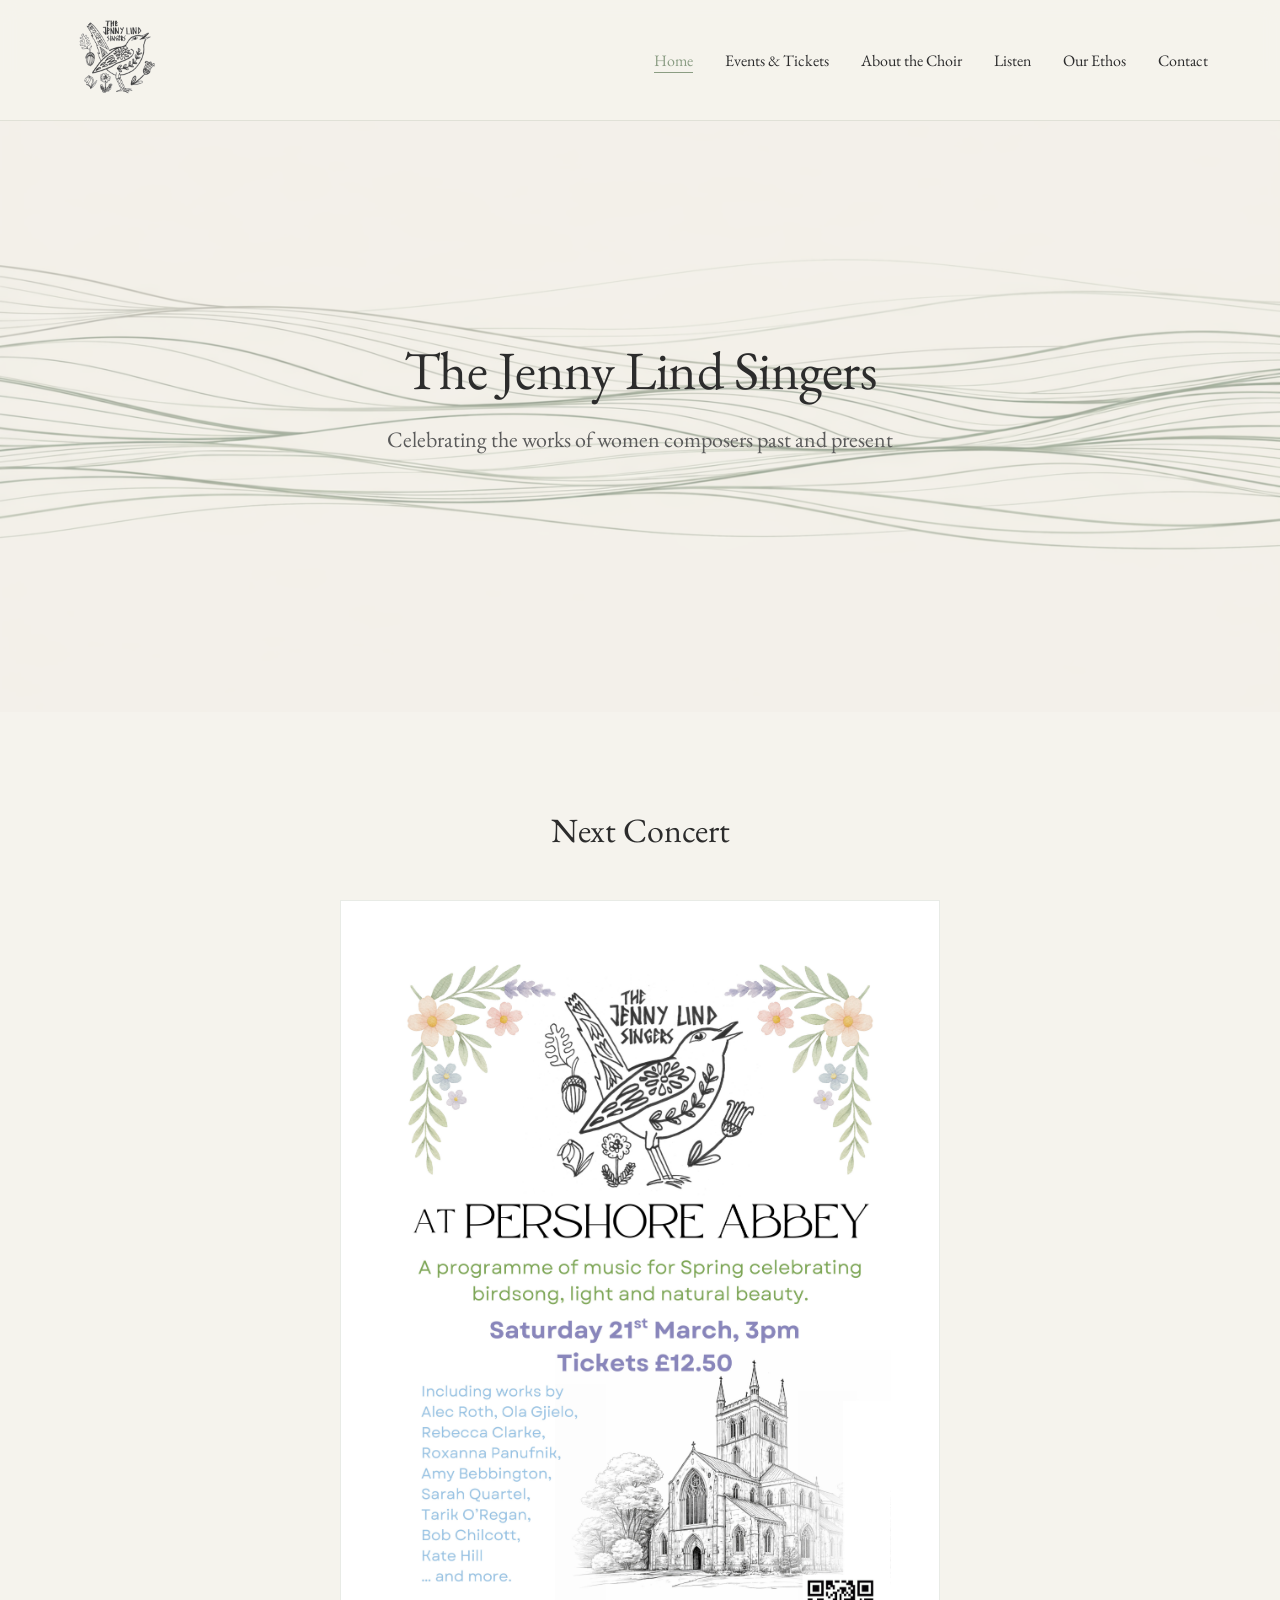
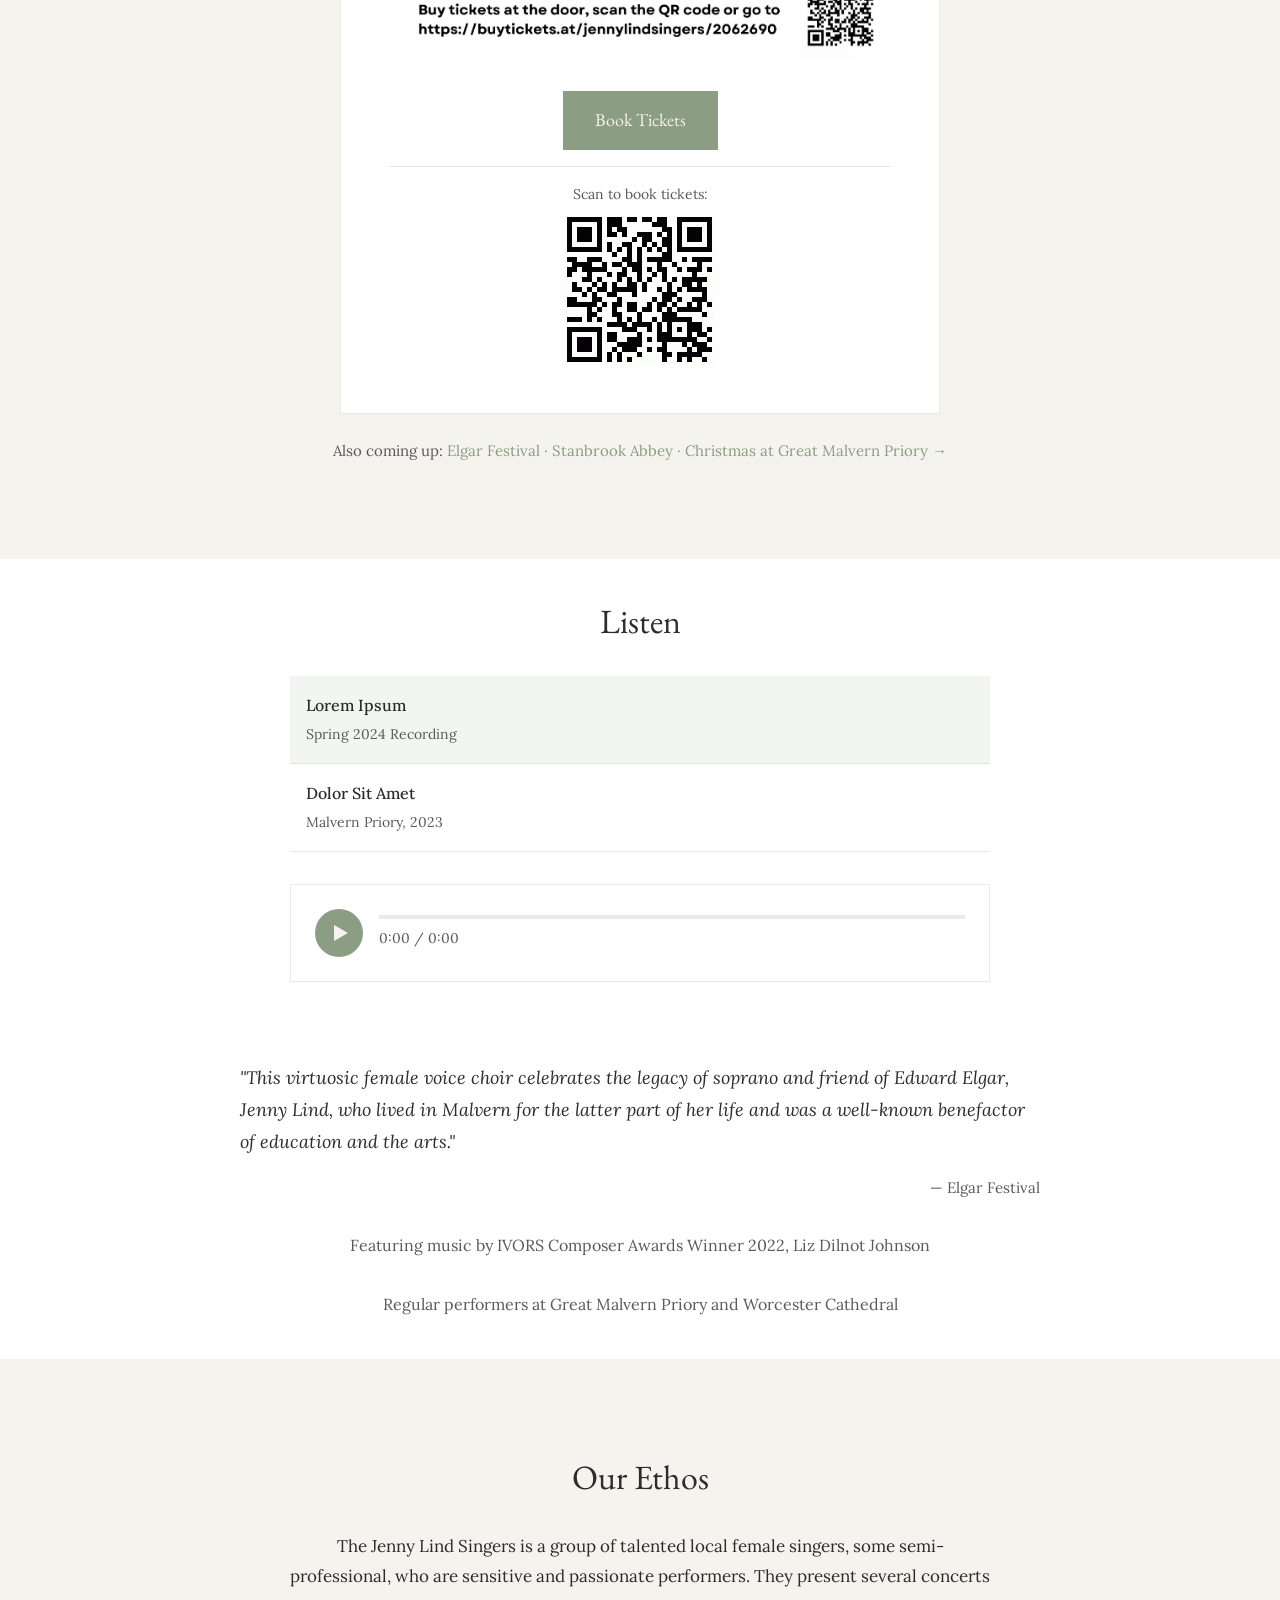
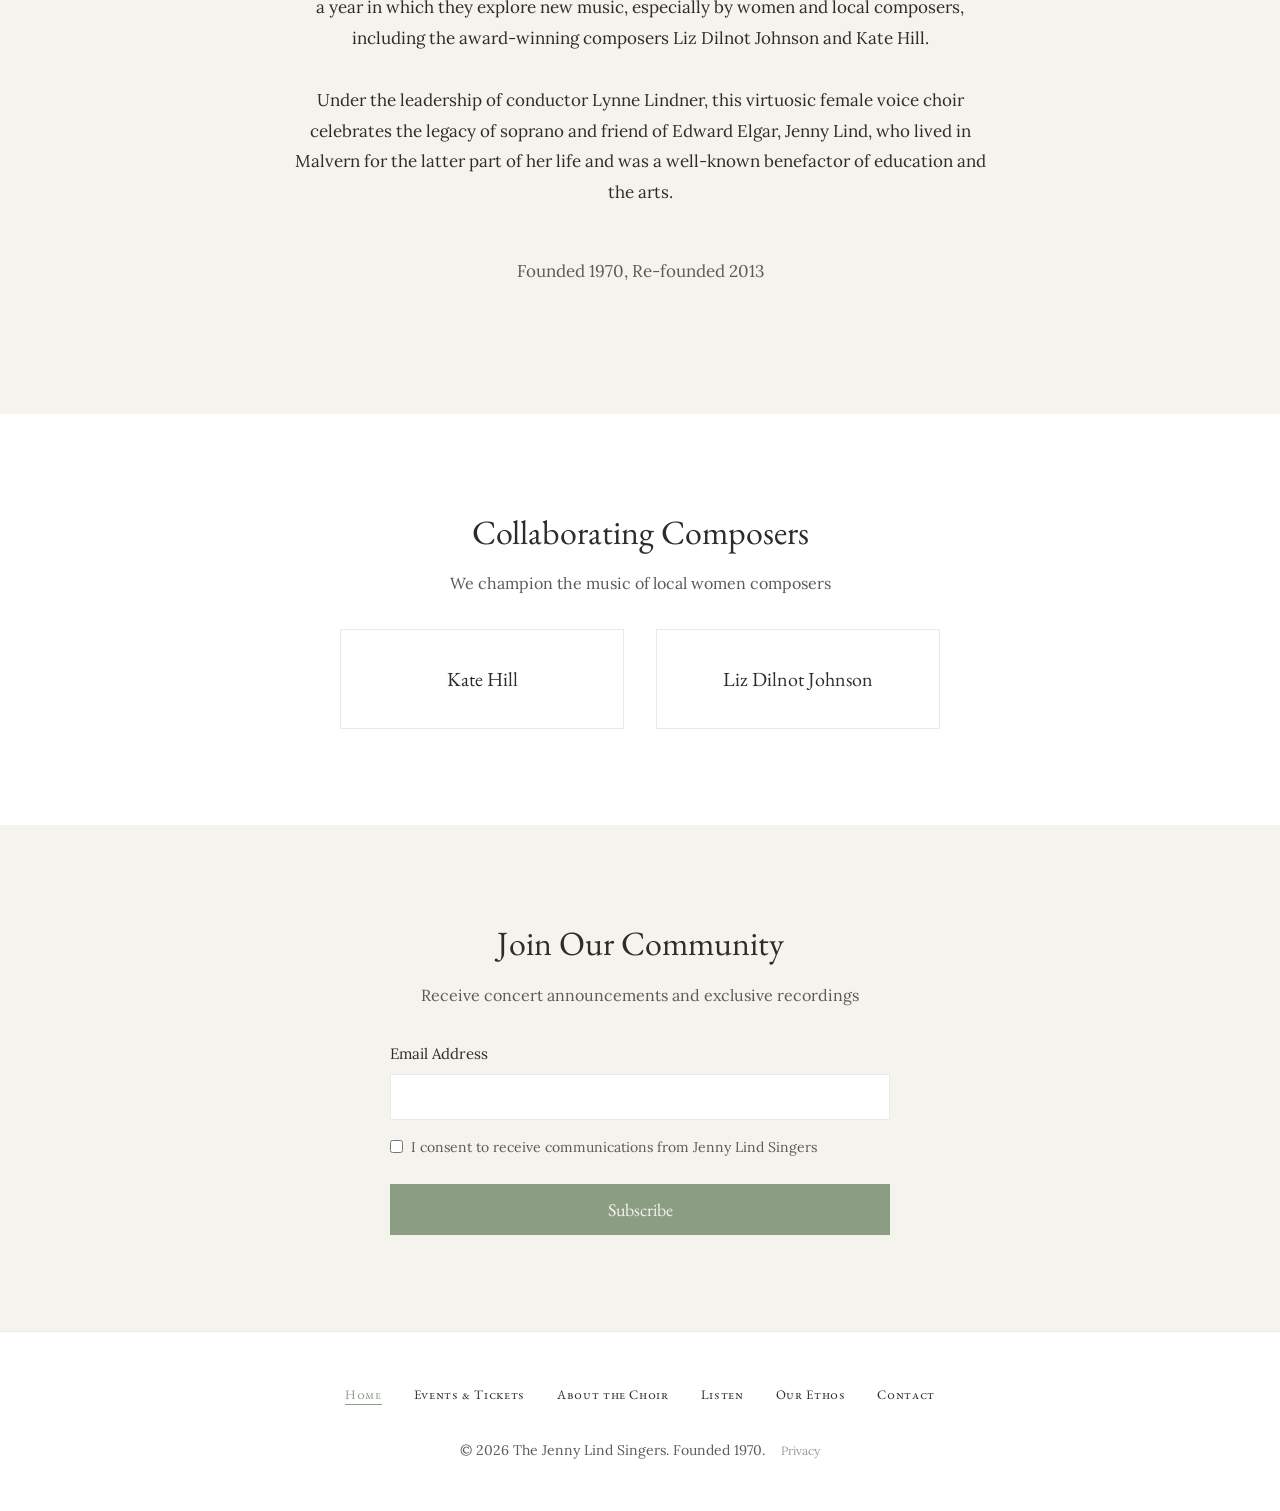
==== commit be845446: "Add privacy policy page and discreet footer link across all pages Co-Authored-By: Claude Sonnet 4.6 " ====
--- a/index.html
+++ b/index.html
@@ -149,7 +149,7 @@
         <div class="container">
             <h2>Join Our Community</h2>
             <p class="mailing-list-benefit">Receive concert announcements and exclusive recordings</p>
-            <form class="mailing-form" action="#" method="post">
+            <form class="mailing-form" action="https://formspree.io/f/xdawywwn" method="POST">
                 <div class="form-group">
                     <label for="email">Email Address</label>
                     <input type="email" id="email" name="email" required>
@@ -180,7 +180,7 @@
                     <li><a href="contact.html">Contact</a></li>
                 </ul>
             </nav>
-            <p class="copyright">© 2026 The Jenny&nbsp;Lind Singers. Founded 1970.</p>
+            <p class="copyright">© 2026 The Jenny&nbsp;Lind Singers. Founded 1970. <a href="privacy.html" class="privacy-link">Privacy</a></p>
         </div>
     </footer>
 
--- a/styles.css
+++ b/styles.css
@@ -237,6 +237,13 @@
 }
 .footer-nav a:hover { color: var(--sage-green); text-decoration: none; }
 .copyright { color: var(--text-light); font-size: 0.875rem; }
+.privacy-link { color: var(--text-light); font-size: 0.75rem; opacity: 0.6; margin-left: 0.75rem; }
+.privacy-link:hover { opacity: 1; text-decoration: underline; }
+.privacy-body { max-width: 680px; margin: 0 auto; }
+.privacy-body h2 { font-size: 1.375rem; margin: 2.5rem 0 0.75rem; }
+.privacy-body h3 { font-size: 1.125rem; margin: 1.5rem 0 0.5rem; color: var(--text-light); }
+.privacy-body p { margin-bottom: 1rem; }
+.privacy-updated { font-size: 0.875rem; color: var(--text-light); font-style: italic; margin-bottom: 2rem; }
 
 /* ===== Focus States ===== */
 a:focus, button:focus, input:focus, select:focus, textarea:focus {
@@ -251,6 +258,8 @@
 .about-intro-grid img { width: 100%; height: auto; border: 1px solid var(--border-subtle); }
 .about-intro-text p { font-size: 1.0625rem; line-height: 1.8; margin-bottom: 1.5rem; }
 .people-grid { display: grid; grid-template-columns: 1fr 1fr; gap: 3rem; max-width: 800px; margin: 0 auto; }
+.people-grid--single { grid-template-columns: 1fr; max-width: 400px; }
+.accompanist-note { font-size: 0.875rem; color: var(--text-light); margin-top: 1rem; font-style: italic; }
 .profile-card { text-align: center; padding: 2rem; border: 1px solid var(--border-subtle); background: white; }
 .profile-initial {
     width: 80px; height: 80px; border-radius: 50%;
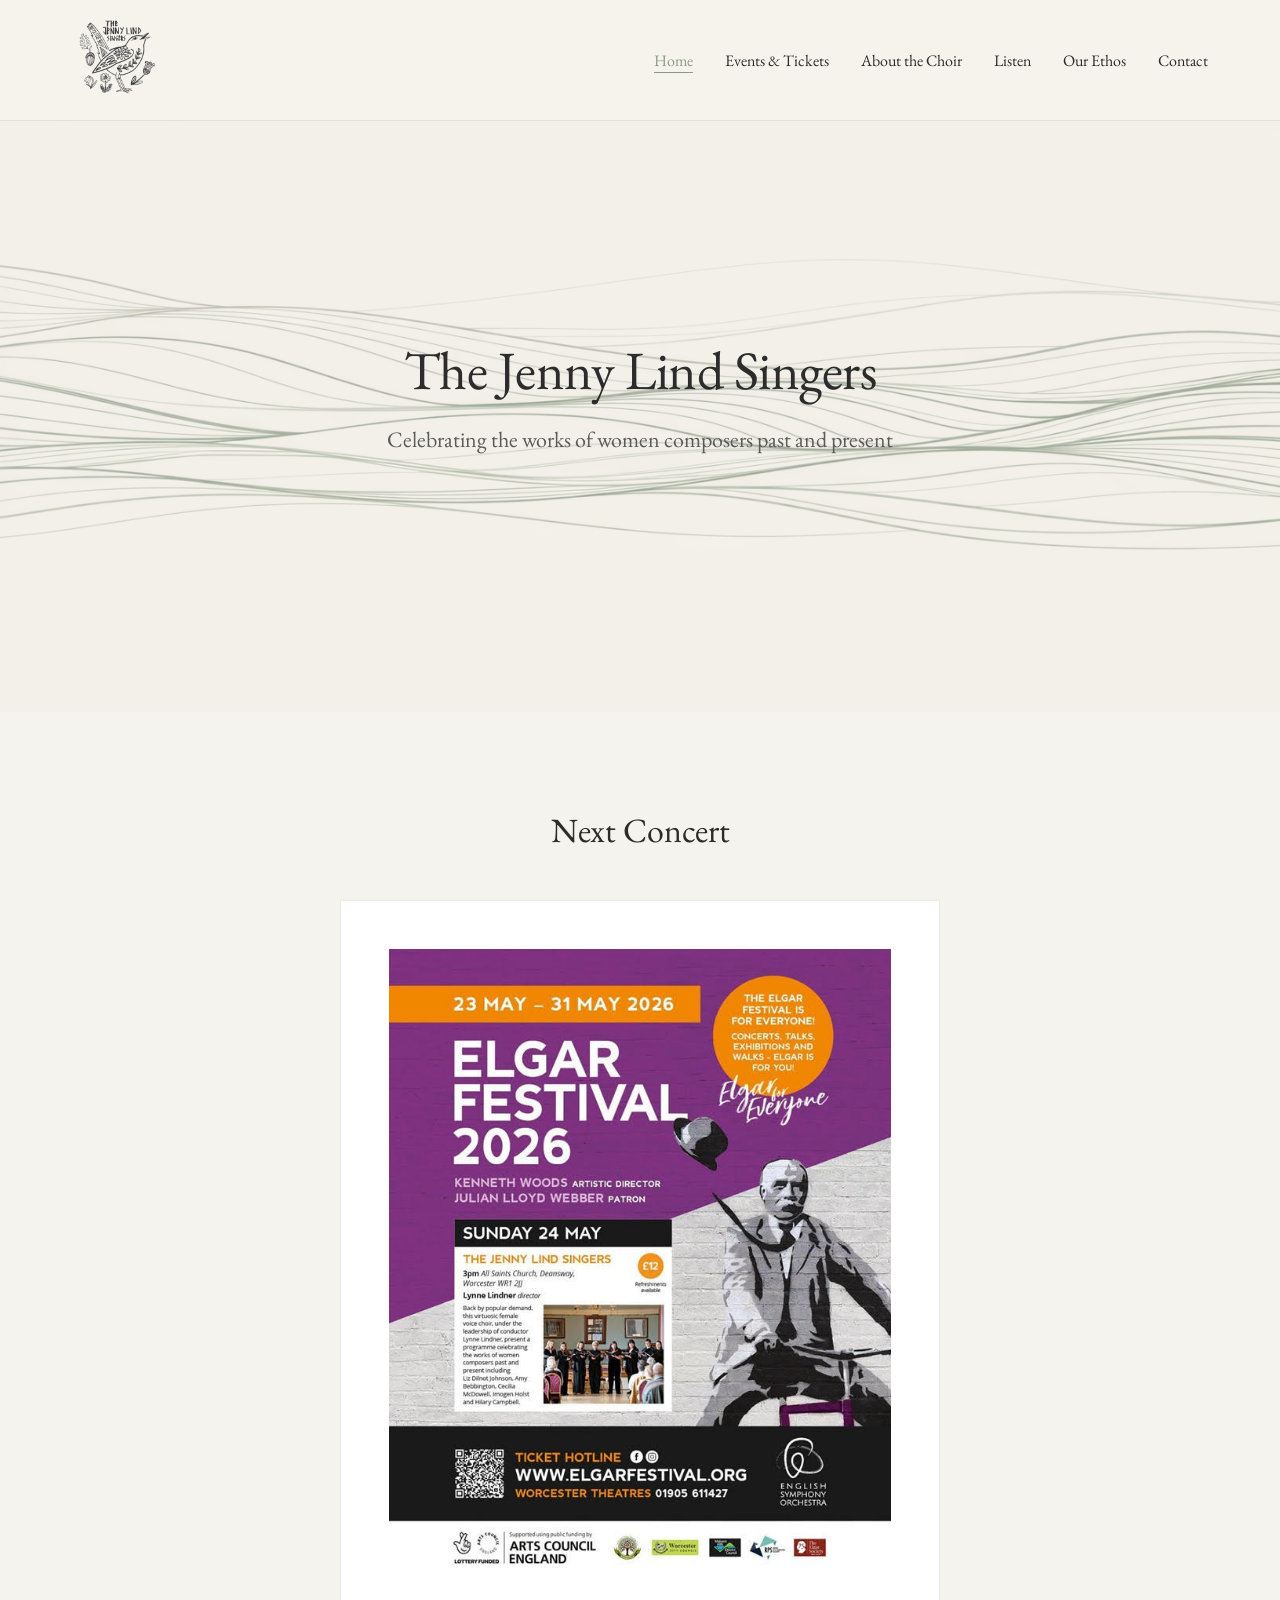
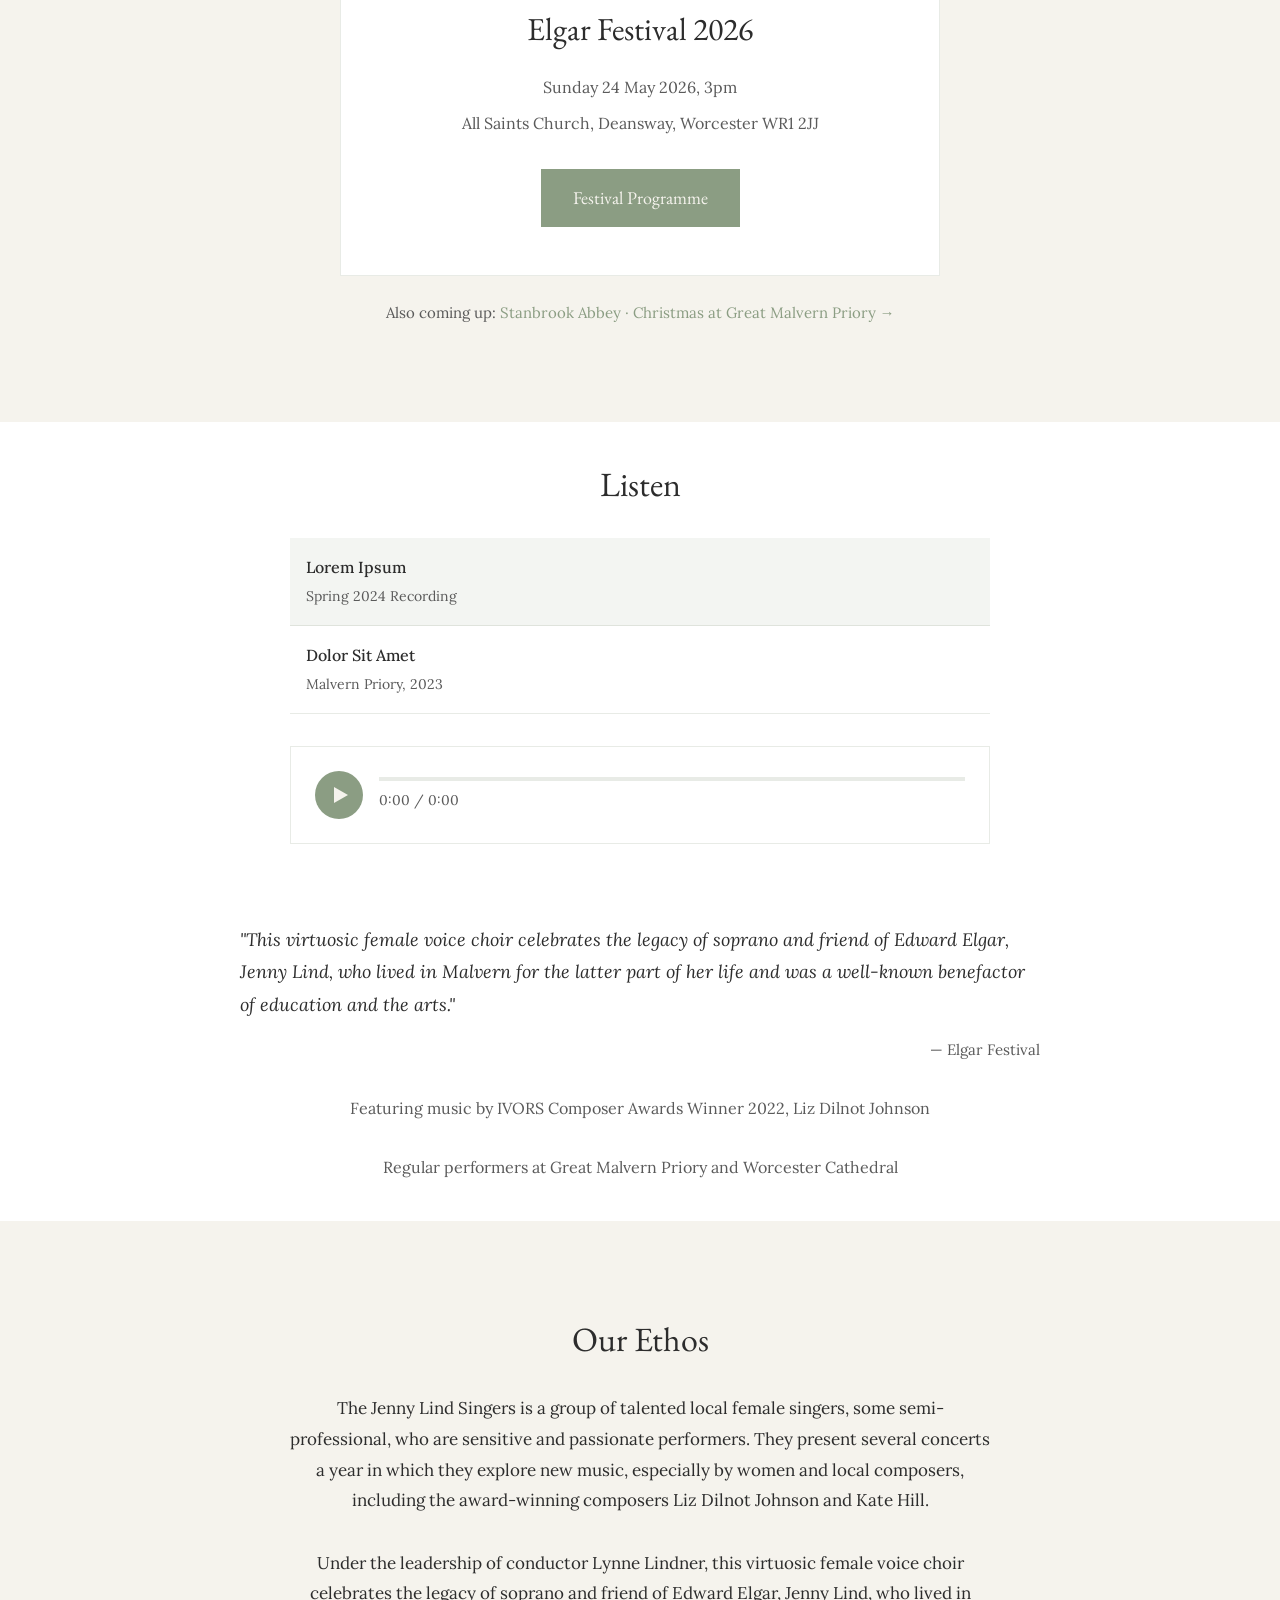
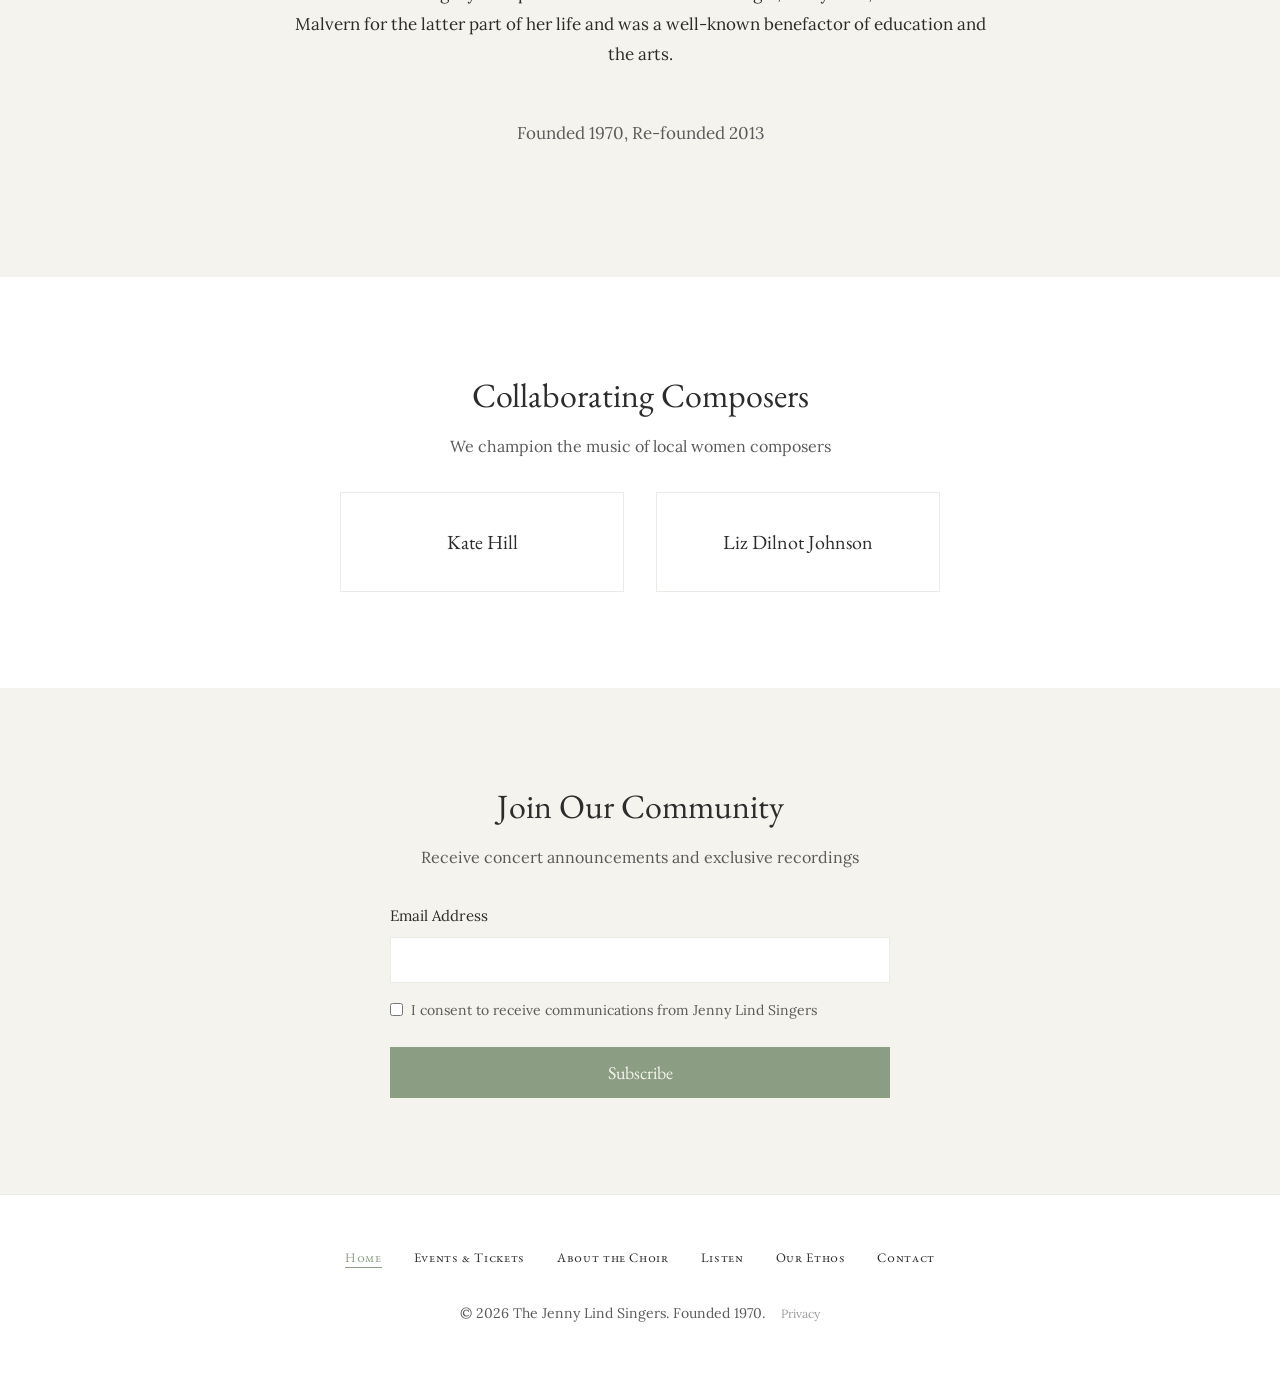
==== commit 32991ce7: "Update homepage next concert" ====
--- a/index.html
+++ b/index.html
@@ -52,14 +52,15 @@
         <div class="container">
             <h2>Next Concert</h2>
             <div class="concert-card">
-                <img src="extracted/poster.jpg" alt="Spring 2026 Concert Poster" style="max-width: 100%; height: auto; margin-bottom: 1.5rem;">
-                <a href="https://buytickets.at/jennylindsingers/2062690" target="_blank" rel="noopener" class="btn-primary">Book Tickets</a>
-                <div class="qr-block">
-                    <p class="qr-label">Scan to book tickets:</p>
-                    <img src="extracted/qr-code.png" alt="QR Code for Ticket Booking" class="qr-code">
-                </div>
-            </div>
-            <p class="also-coming-up">Also coming up: <a href="events.html">Elgar Festival · Stanbrook Abbey · Christmas at Great Malvern Priory →</a></p>
+                <img src="extracted/elgar-festival-2026-poster.jpg" alt="Elgar Festival 2026 poster for The Jenny Lind Singers concert on Sunday 24 May at All Saints Church, Worcester." style="max-width: 100%; height: auto; margin-bottom: 1.5rem;">
+                <h3>Elgar Festival 2026</h3>
+                <div class="concert-details">
+                    <p>Sunday 24 May 2026, 3pm</p>
+                    <p>All Saints Church, Deansway, Worcester WR1 2JJ</p>
+                </div>
+                <a href="https://elgarfestival.org/events_2026/the-jenny-lind-singers/" target="_blank" rel="noopener" class="btn-primary">Festival Programme</a>
+            </div>
+            <p class="also-coming-up">Also coming up: <a href="events.html">Stanbrook Abbey · Christmas at Great Malvern Priory →</a></p>
         </div>
     </section>
 
--- a/styles.css
+++ b/styles.css
@@ -281,6 +281,7 @@
 .profile-photo-credit { font-size: 0.6875rem; color: var(--text-light); text-align: center; margin-bottom: 1.25rem; font-style: italic; }
 .past-photo { max-width: 800px; margin: 0 auto 3rem; }
 .past-photo img { width: 100%; height: auto; display: block; }
+.listen-coming-soon { text-align: center; font-family: 'EB Garamond', serif; font-size: 1.25rem; font-style: italic; color: var(--text-light); padding: 2rem 0 1rem; }
 .listen-photo { max-width: 700px; margin: 0 auto 2.5rem; }
 .listen-photo img { width: 100%; height: auto; display: block; }
 .ethos-photo { max-width: 500px; margin: 0 auto 3rem; }
@@ -332,6 +333,36 @@
 .event-desc { font-size: 0.9375rem; margin-top: 0.5rem; color: var(--text-light); }
 .event-cta { flex-shrink: 0; }
 .featured-concert { max-width: 800px; margin: 0 auto; }
+.event-announcement {
+    max-width: 960px;
+    display: grid;
+    grid-template-columns: minmax(220px, 320px) 1fr;
+    gap: 2.5rem;
+    align-items: center;
+    text-align: left;
+}
+.event-announcement > img {
+    width: 100%;
+    height: auto;
+    display: block;
+}
+.event-announcement-content h3 { font-size: 2rem; margin-bottom: 0.5rem; }
+.event-announcement-content p { color: var(--text-light); margin-bottom: 1rem; }
+.event-meta {
+    font-family: 'EB Garamond', serif;
+    font-size: 1.125rem;
+    color: var(--sage-green);
+    margin-bottom: 0.25rem;
+}
+.programme-highlights { color: var(--text-dark); }
+.past-performance-list {
+    max-width: 680px;
+    margin: 2rem auto 1.5rem;
+    padding-top: 1.5rem;
+    border-top: 1px solid var(--border-subtle);
+}
+.past-performance-entry h3 { font-size: 1.375rem; margin-bottom: 0.25rem; }
+.past-performance-entry p { color: var(--text-light); }
 .past-performances { max-width: 680px; margin: 0 auto; color: var(--text-light); font-size: 1rem; line-height: 1.8; }
 
 /* ===== Listen / Composers Page ===== */
@@ -474,6 +505,7 @@
     .composer-profile--reverse { direction: ltr; }
     .event-card { grid-template-columns: 1fr; }
     .event-date { border-right: none; border-bottom: 1px solid var(--border-subtle); padding-right: 0; padding-bottom: 1rem; text-align: left; display: flex; gap: 0.5rem; align-items: baseline; }
+    .event-announcement { grid-template-columns: 1fr; gap: 1.5rem; }
     .contact-grid { grid-template-columns: 1fr; gap: 3rem; }
     .ethos-title { font-size: 3.5rem; }
 }
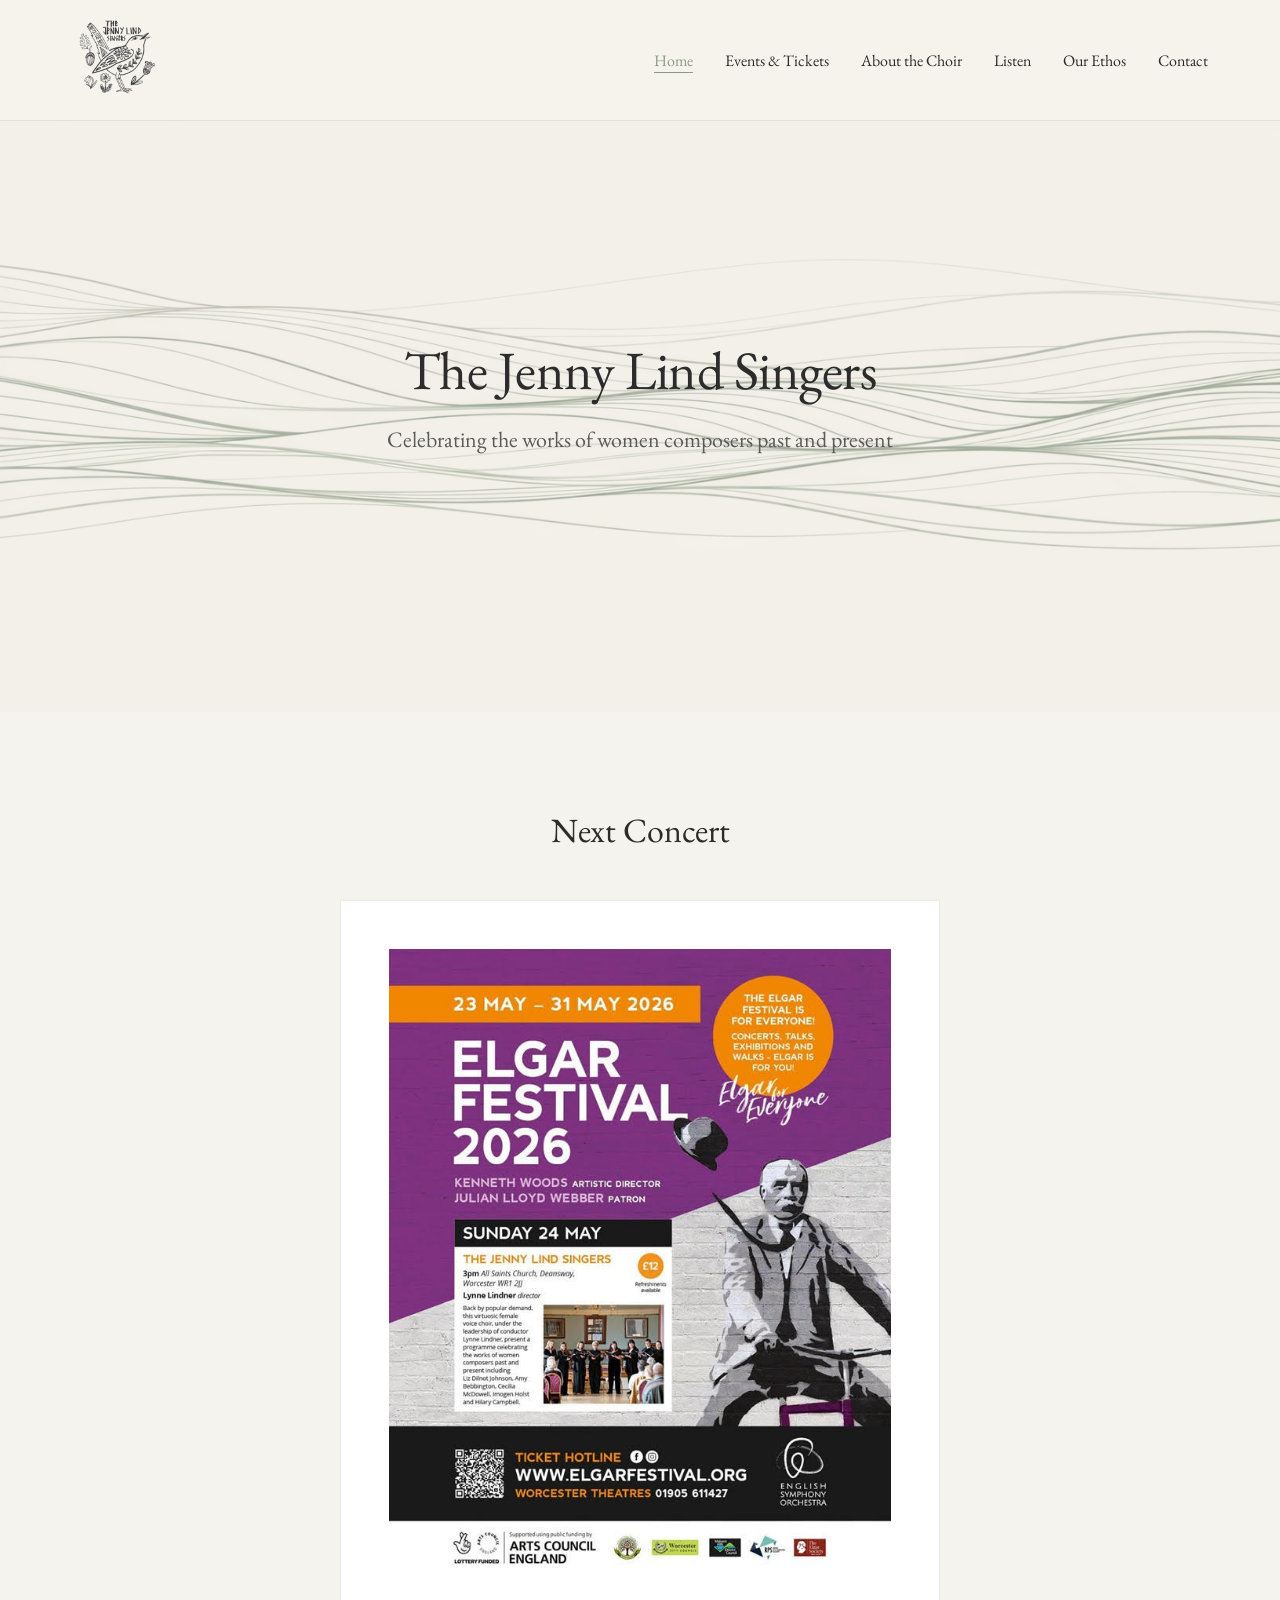
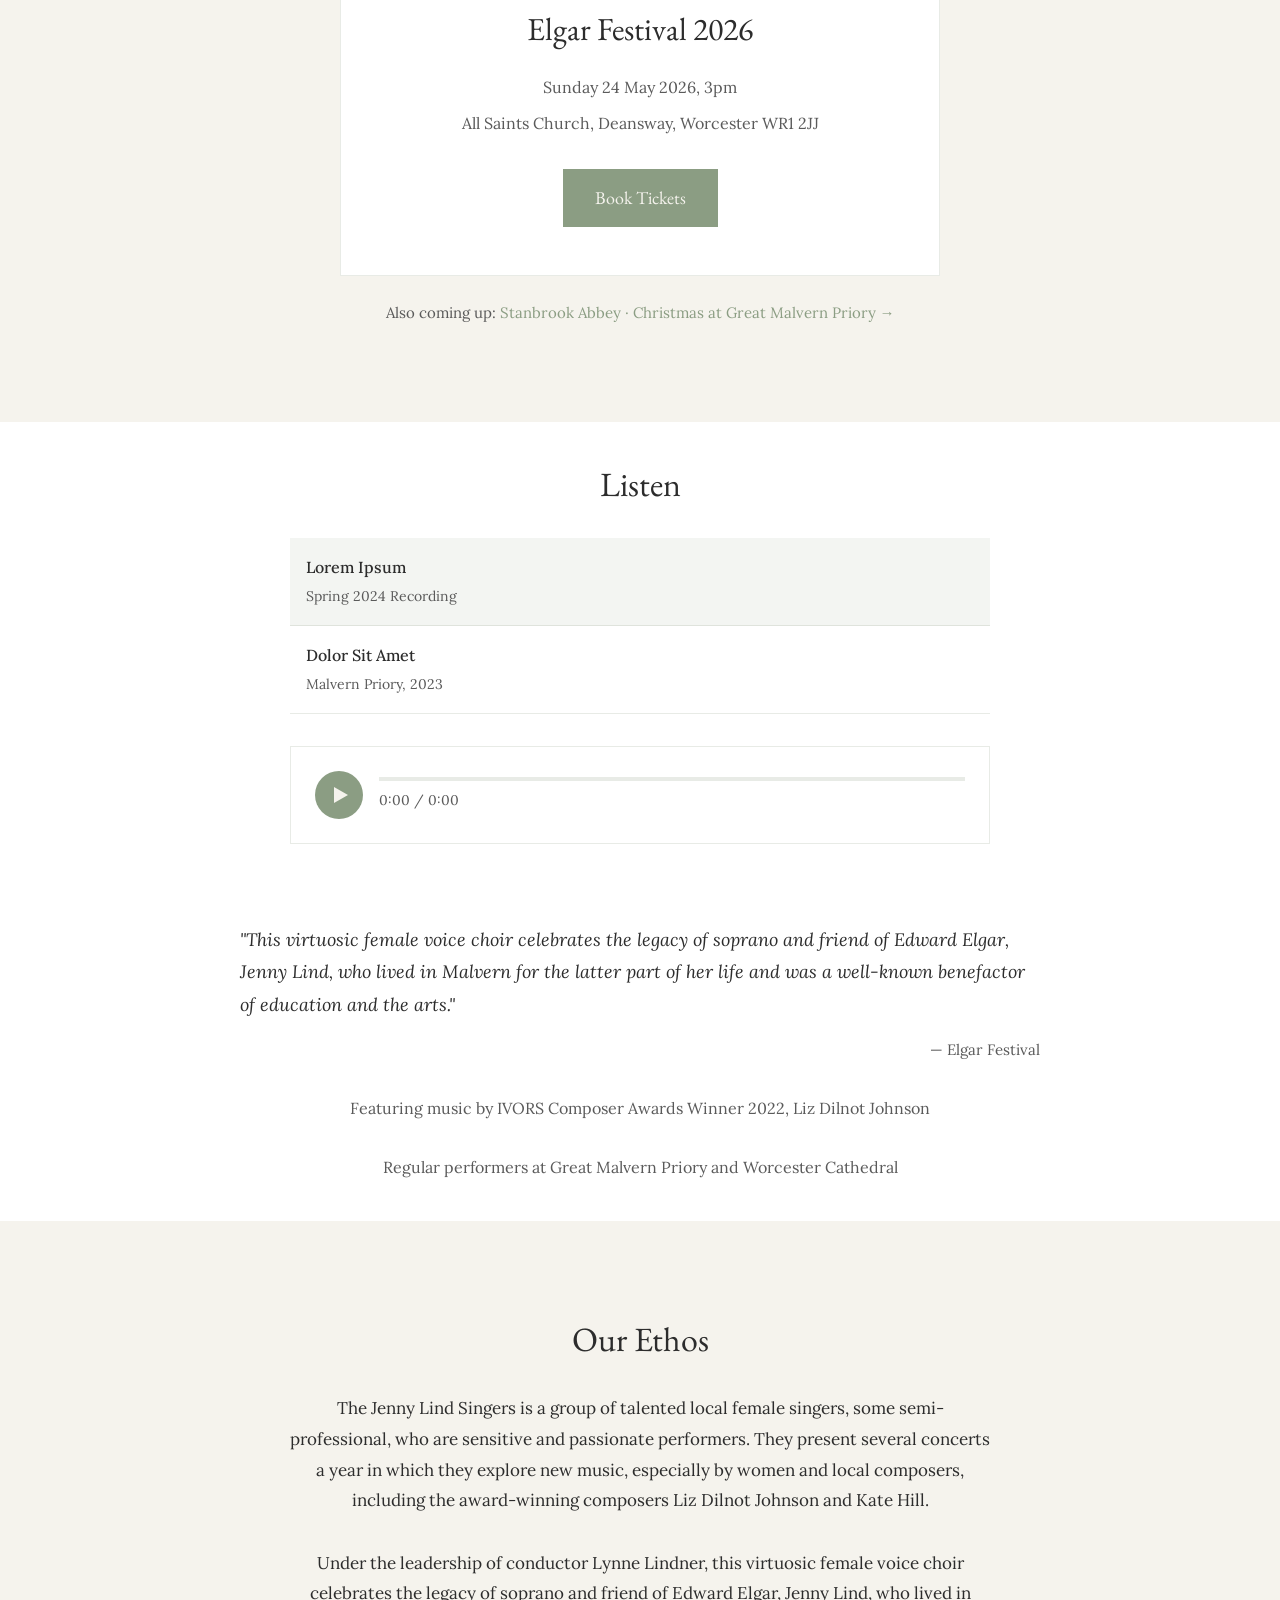
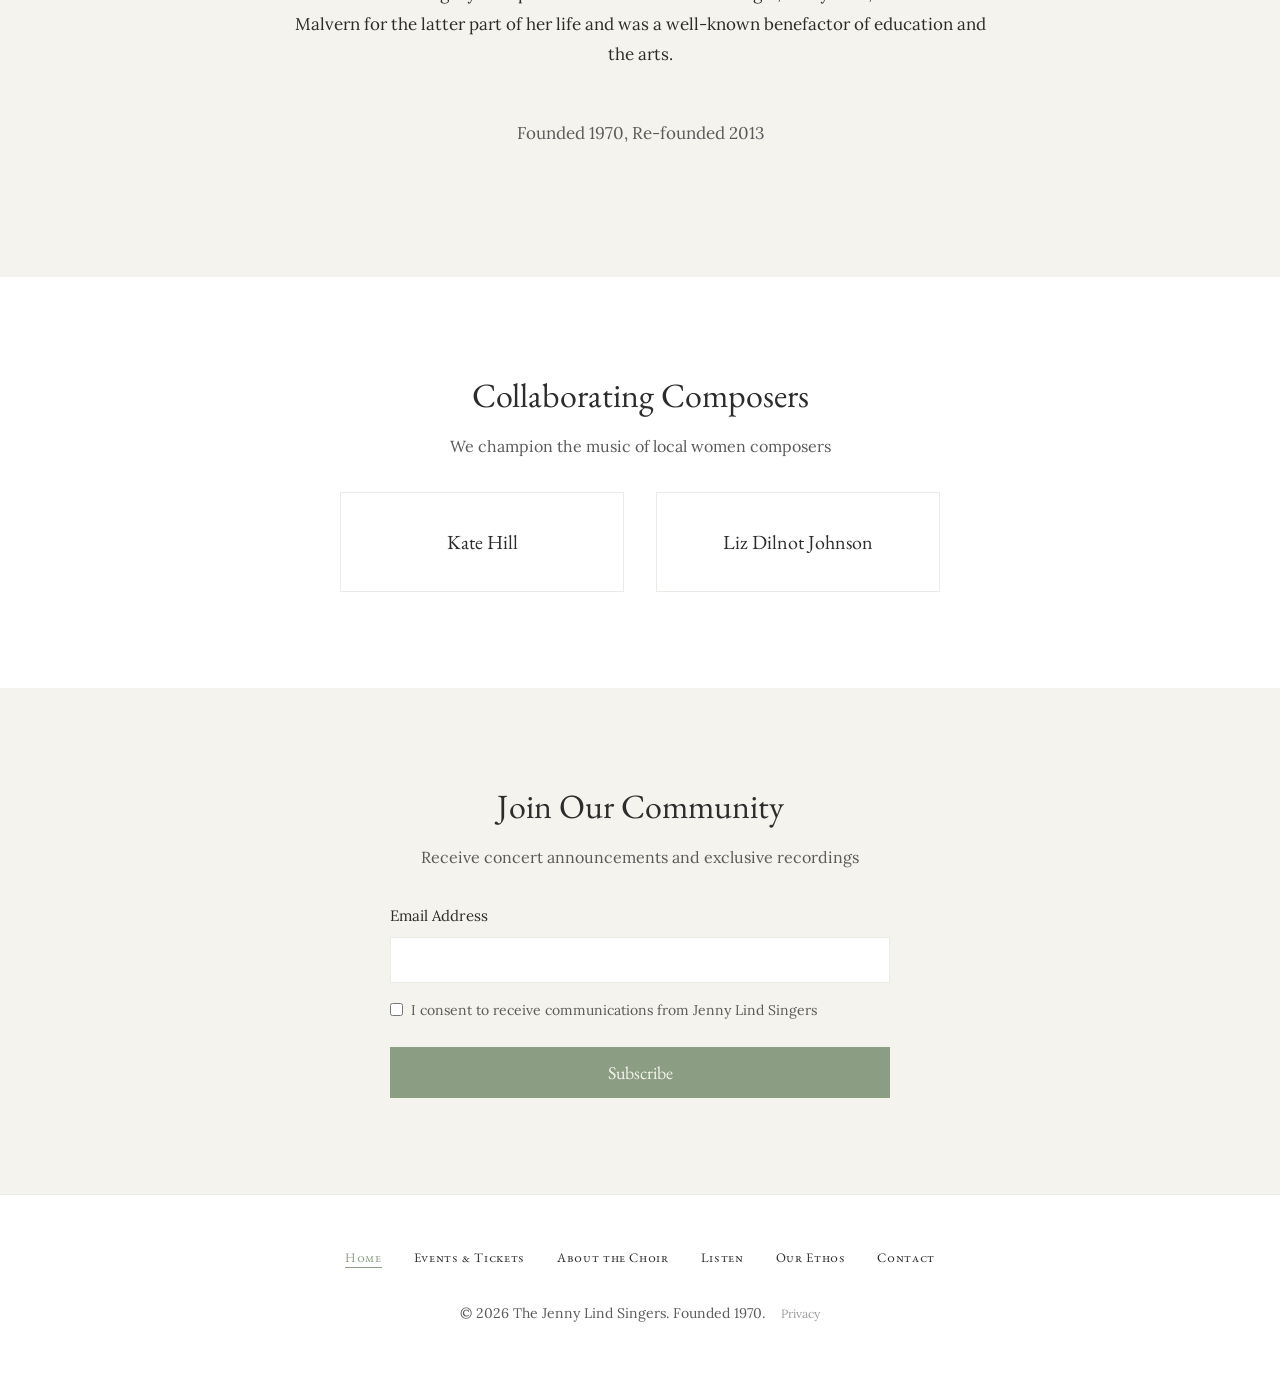
==== commit 4ba99846: "Add direct ticket CTAs" ====
--- a/index.html
+++ b/index.html
@@ -58,7 +58,7 @@
                     <p>Sunday 24 May 2026, 3pm</p>
                     <p>All Saints Church, Deansway, Worcester WR1 2JJ</p>
                 </div>
-                <a href="https://elgarfestival.org/events_2026/the-jenny-lind-singers/" target="_blank" rel="noopener" class="btn-primary">Festival Programme</a>
+                <a href="https://purchase.worcestertheatres.co.uk/ChooseSeats/122201" target="_blank" rel="noopener" class="btn-primary">Book Tickets</a>
             </div>
             <p class="also-coming-up">Also coming up: <a href="events.html">Stanbrook Abbey · Christmas at Great Malvern Priory →</a></p>
         </div>
--- a/styles.css
+++ b/styles.css
@@ -348,6 +348,7 @@
 }
 .event-announcement-content h3 { font-size: 2rem; margin-bottom: 0.5rem; }
 .event-announcement-content p { color: var(--text-light); margin-bottom: 1rem; }
+.event-actions { display: flex; flex-wrap: wrap; gap: 0.75rem; align-items: center; }
 .event-meta {
     font-family: 'EB Garamond', serif;
     font-size: 1.125rem;
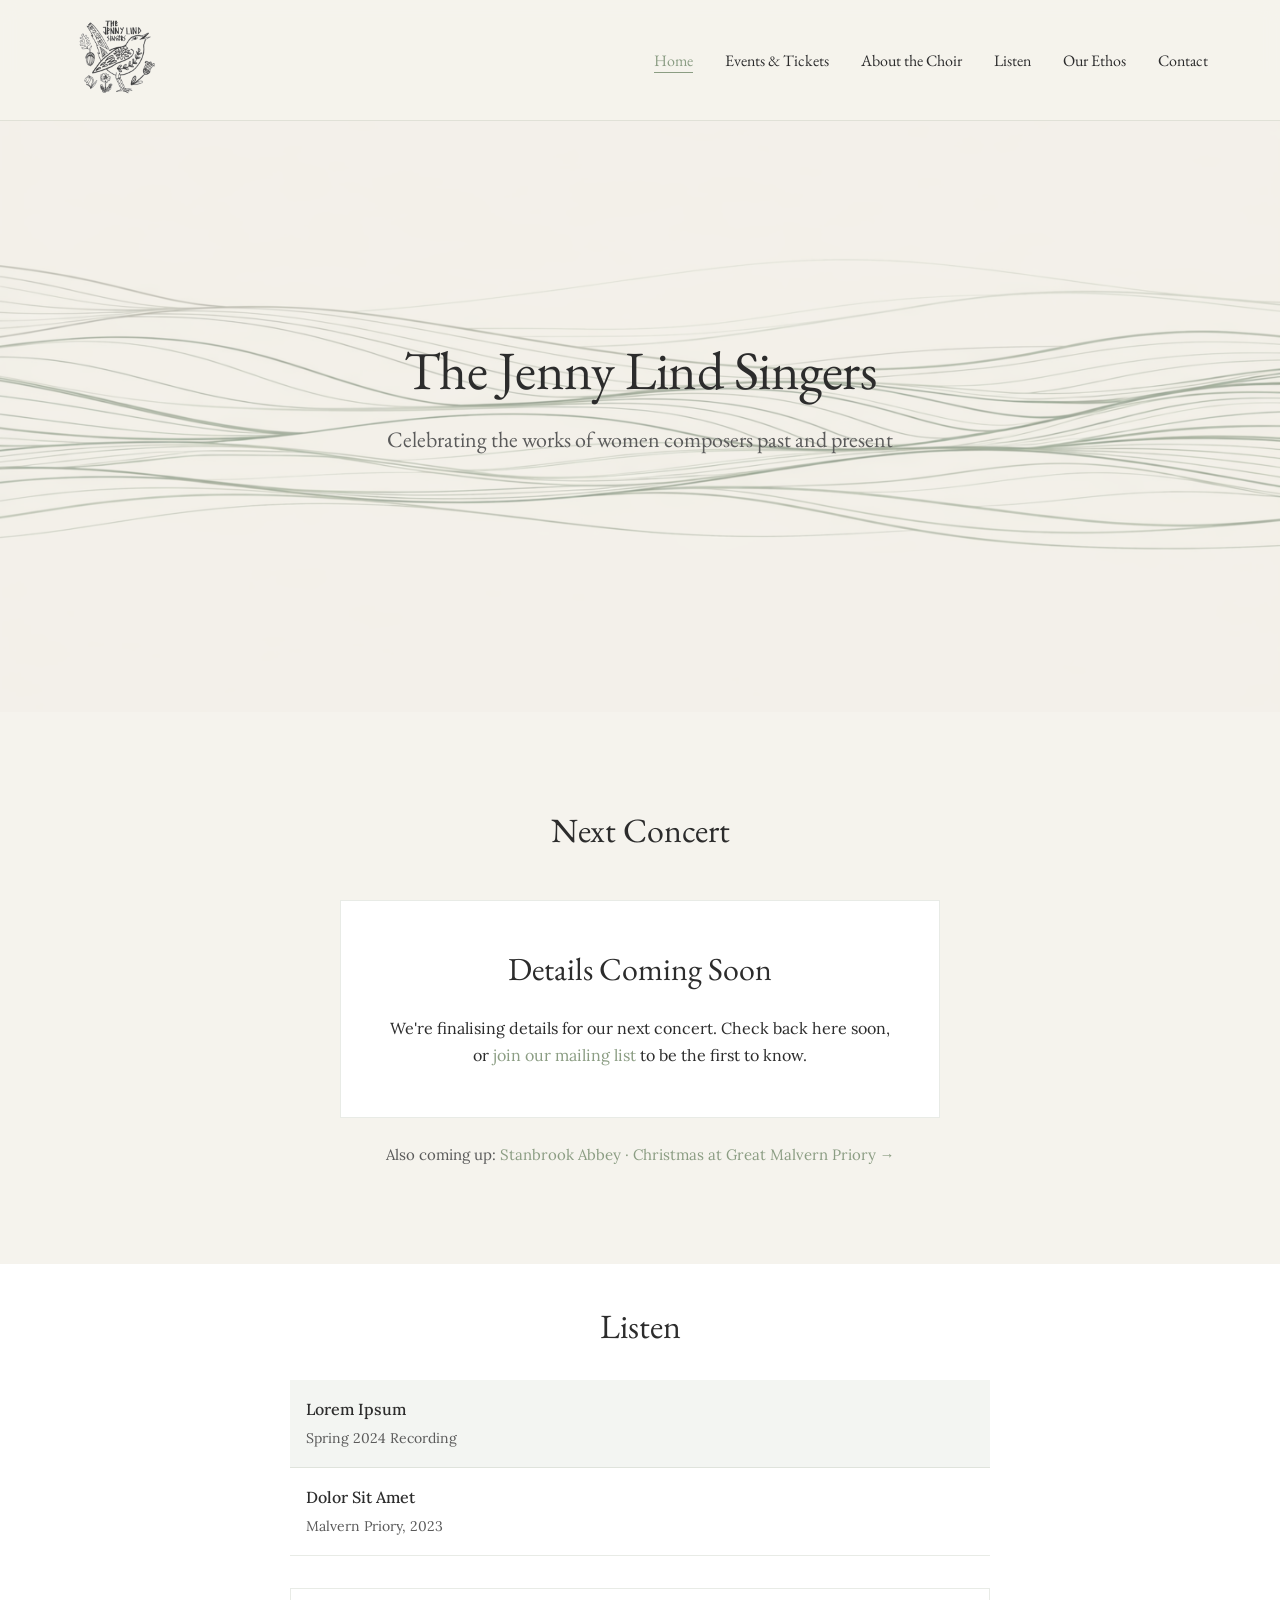
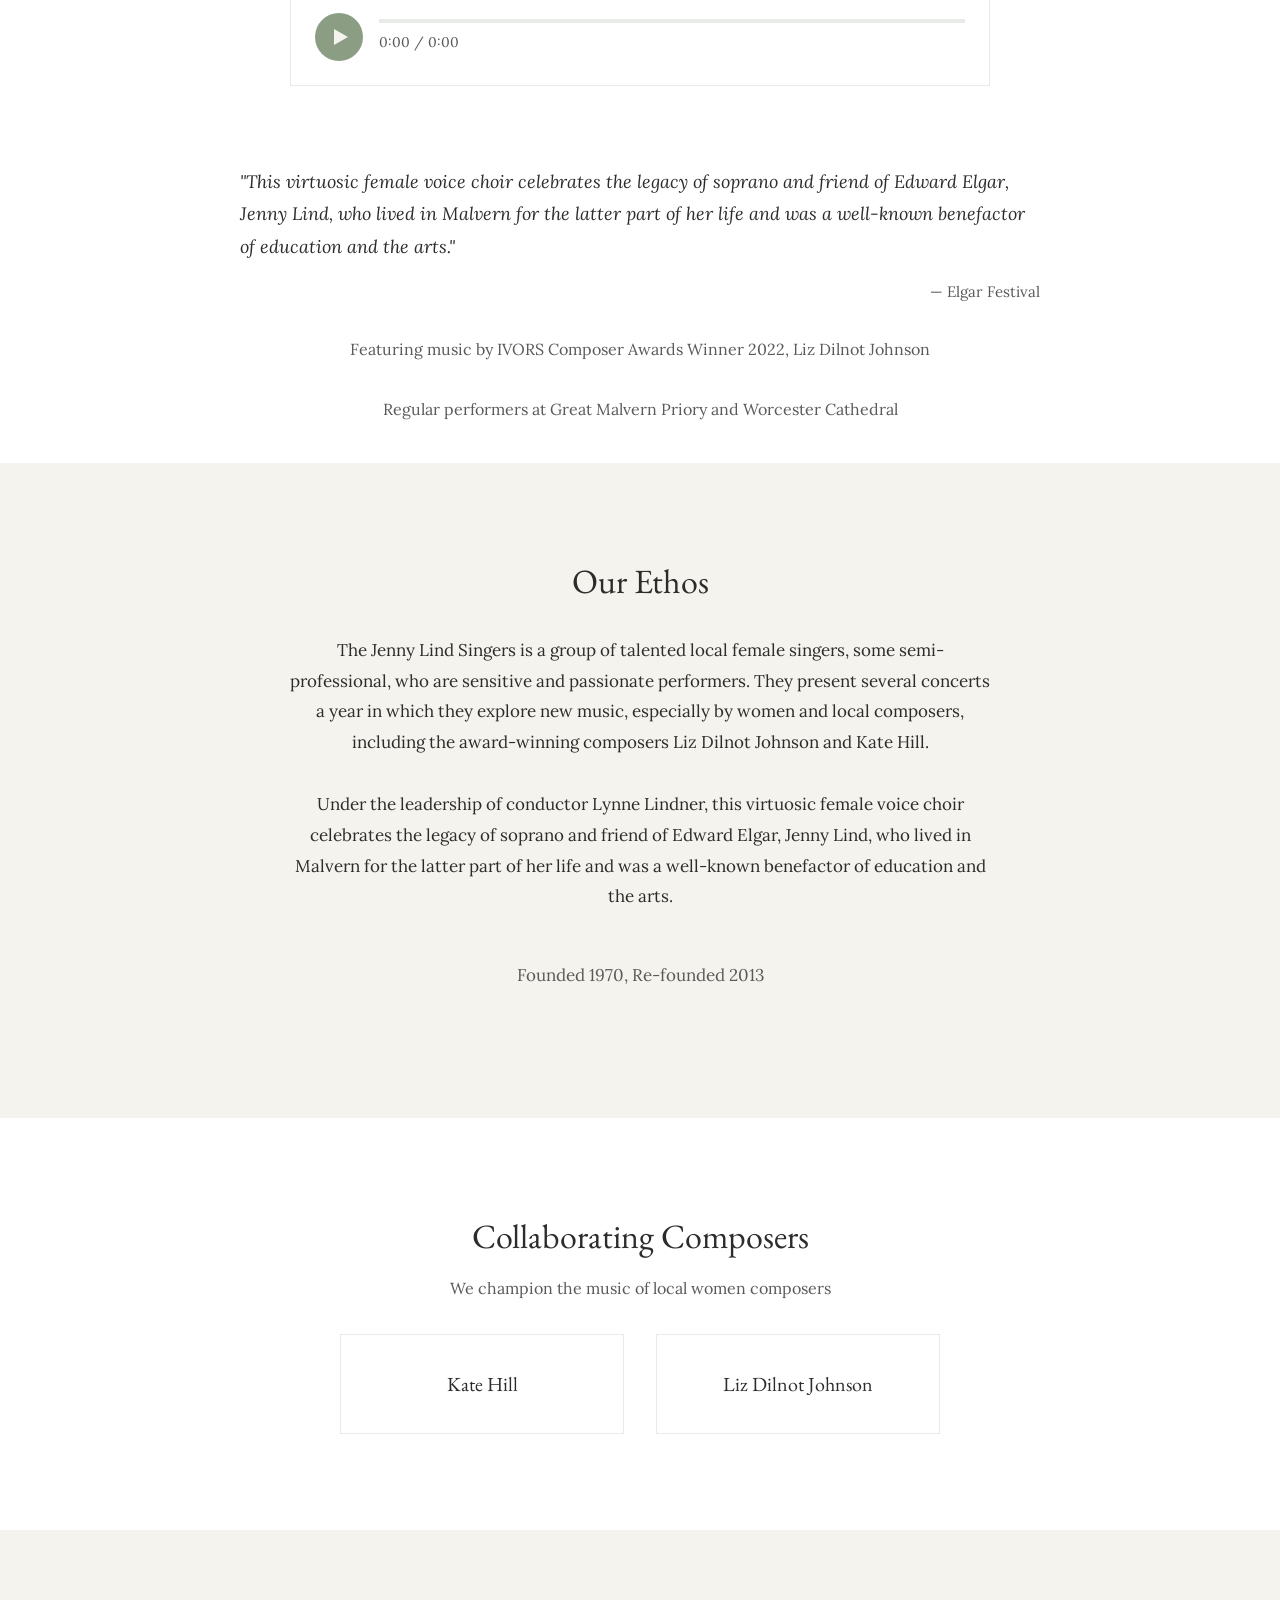
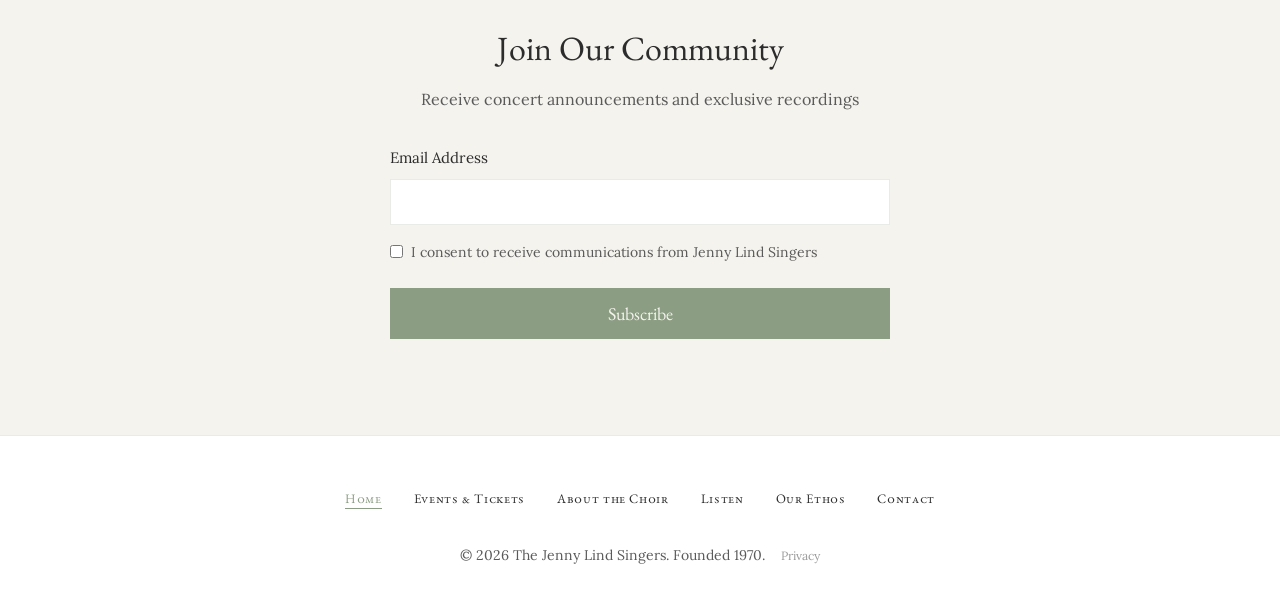
==== commit 872bea28: "Move Elgar Festival 2026 concert to Past Performances, add next-concert placeholder" ====
--- a/index.html
+++ b/index.html
@@ -52,13 +52,8 @@
         <div class="container">
             <h2>Next Concert</h2>
             <div class="concert-card">
-                <img src="extracted/elgar-festival-2026-poster.jpg" alt="Elgar Festival 2026 poster for The Jenny Lind Singers concert on Sunday 24 May at All Saints Church, Worcester." style="max-width: 100%; height: auto; margin-bottom: 1.5rem;">
-                <h3>Elgar Festival 2026</h3>
-                <div class="concert-details">
-                    <p>Sunday 24 May 2026, 3pm</p>
-                    <p>All Saints Church, Deansway, Worcester WR1 2JJ</p>
-                </div>
-                <a href="https://purchase.worcestertheatres.co.uk/ChooseSeats/122201" target="_blank" rel="noopener" class="btn-primary">Book Tickets</a>
+                <h3>Details Coming Soon</h3>
+                <p>We're finalising details for our next concert. Check back here soon, or <a href="index.html#mailing-list">join our mailing list</a> to be the first to know.</p>
             </div>
             <p class="also-coming-up">Also coming up: <a href="events.html">Stanbrook Abbey · Christmas at Great Malvern Priory →</a></p>
         </div>
--- a/styles.css
+++ b/styles.css
@@ -356,6 +356,23 @@
     margin-bottom: 0.25rem;
 }
 .programme-highlights { color: var(--text-dark); }
+.press-release-section { background: white; padding-top: 0; }
+.press-release {
+    max-width: 760px;
+    margin: 0 auto;
+    padding: 3rem;
+    border-top: 1px solid var(--border-subtle);
+    border-bottom: 1px solid var(--border-subtle);
+}
+.press-release-label {
+    font-size: 0.75rem;
+    text-transform: uppercase;
+    letter-spacing: 0.12em;
+    color: var(--sage-green);
+    margin-bottom: 0.75rem;
+}
+.press-release h2 { margin-bottom: 0.75rem; }
+.press-release p { color: var(--text-light); margin-bottom: 1rem; }
 .past-performance-list {
     max-width: 680px;
     margin: 2rem auto 1.5rem;
@@ -516,6 +533,7 @@
     h2 { font-size: 1.5rem; }
     .container { padding: 0 1rem; }
     .concert-card { padding: 1.5rem; }
+    .press-release { padding: 2rem 0; }
     section { padding: 3rem 0; }
     .page-hero h1 { font-size: 2.25rem; }
     .ethos-title { font-size: 2.75rem; }
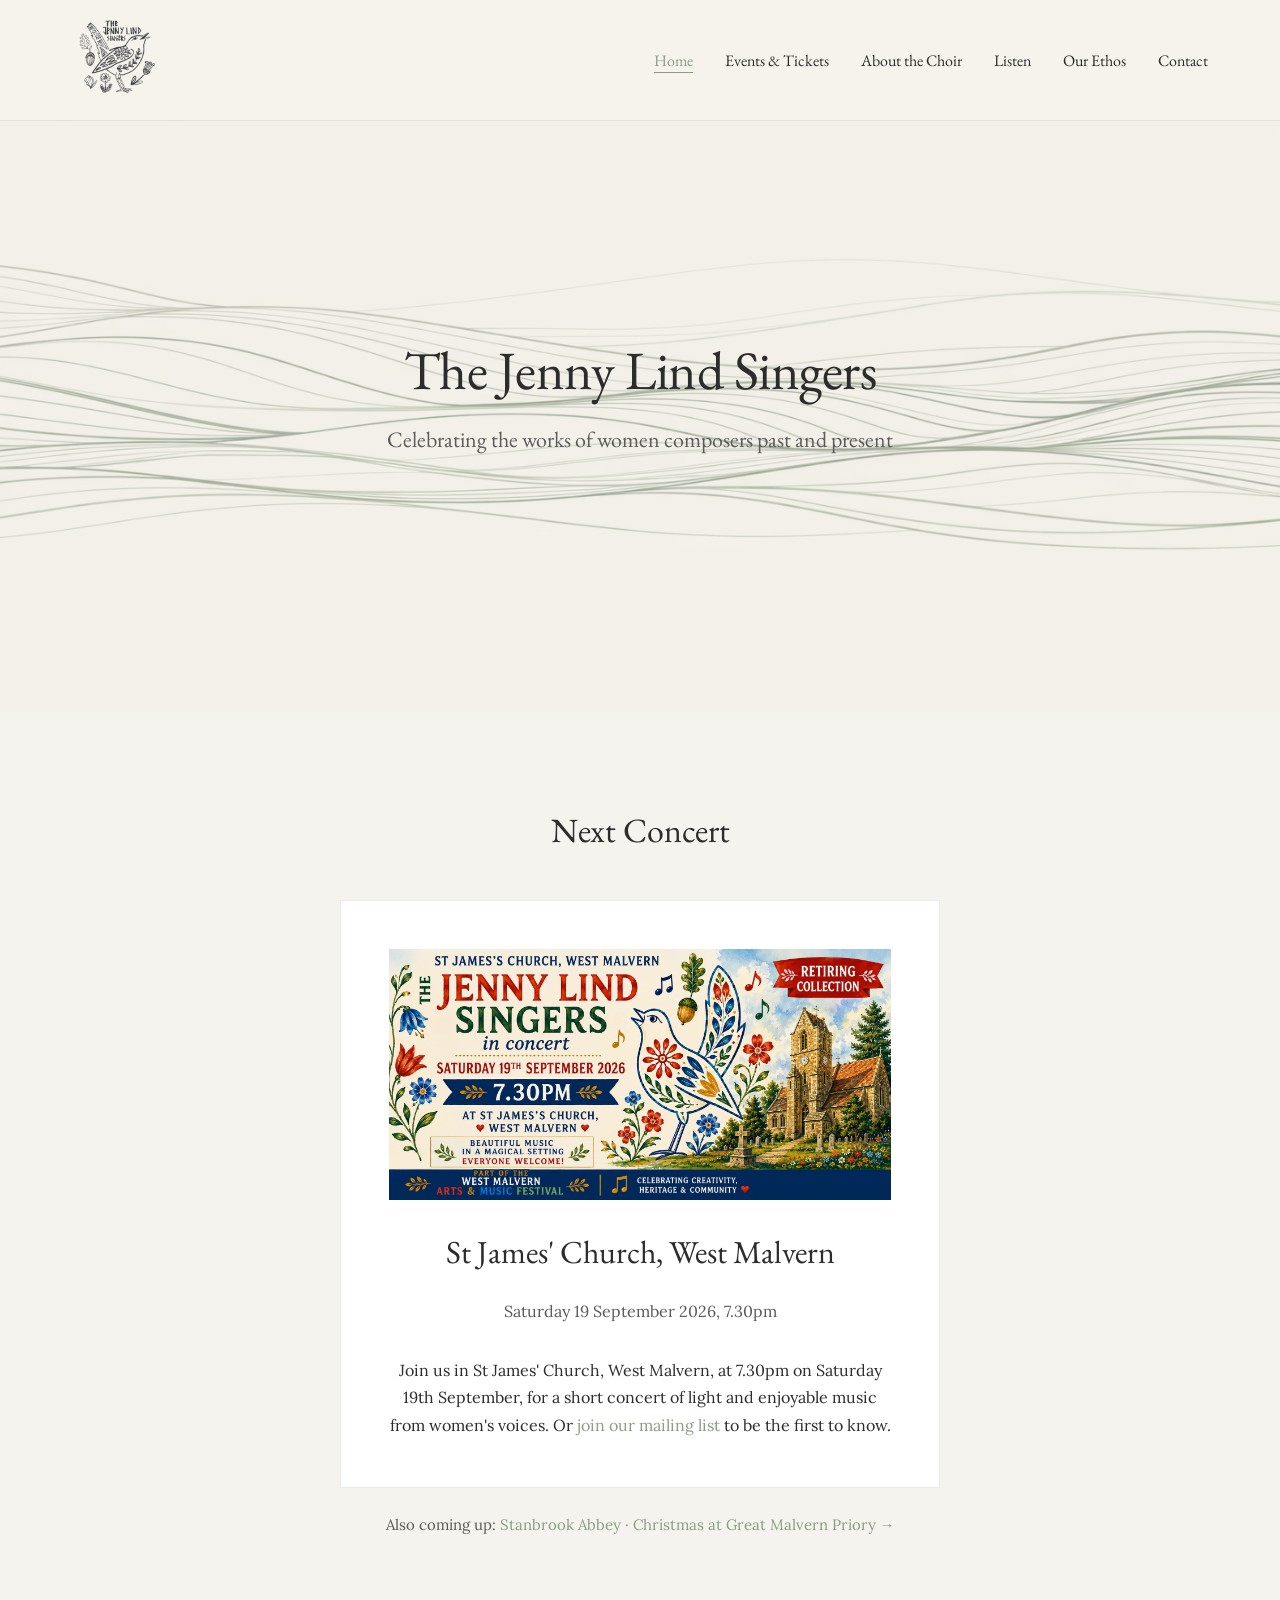
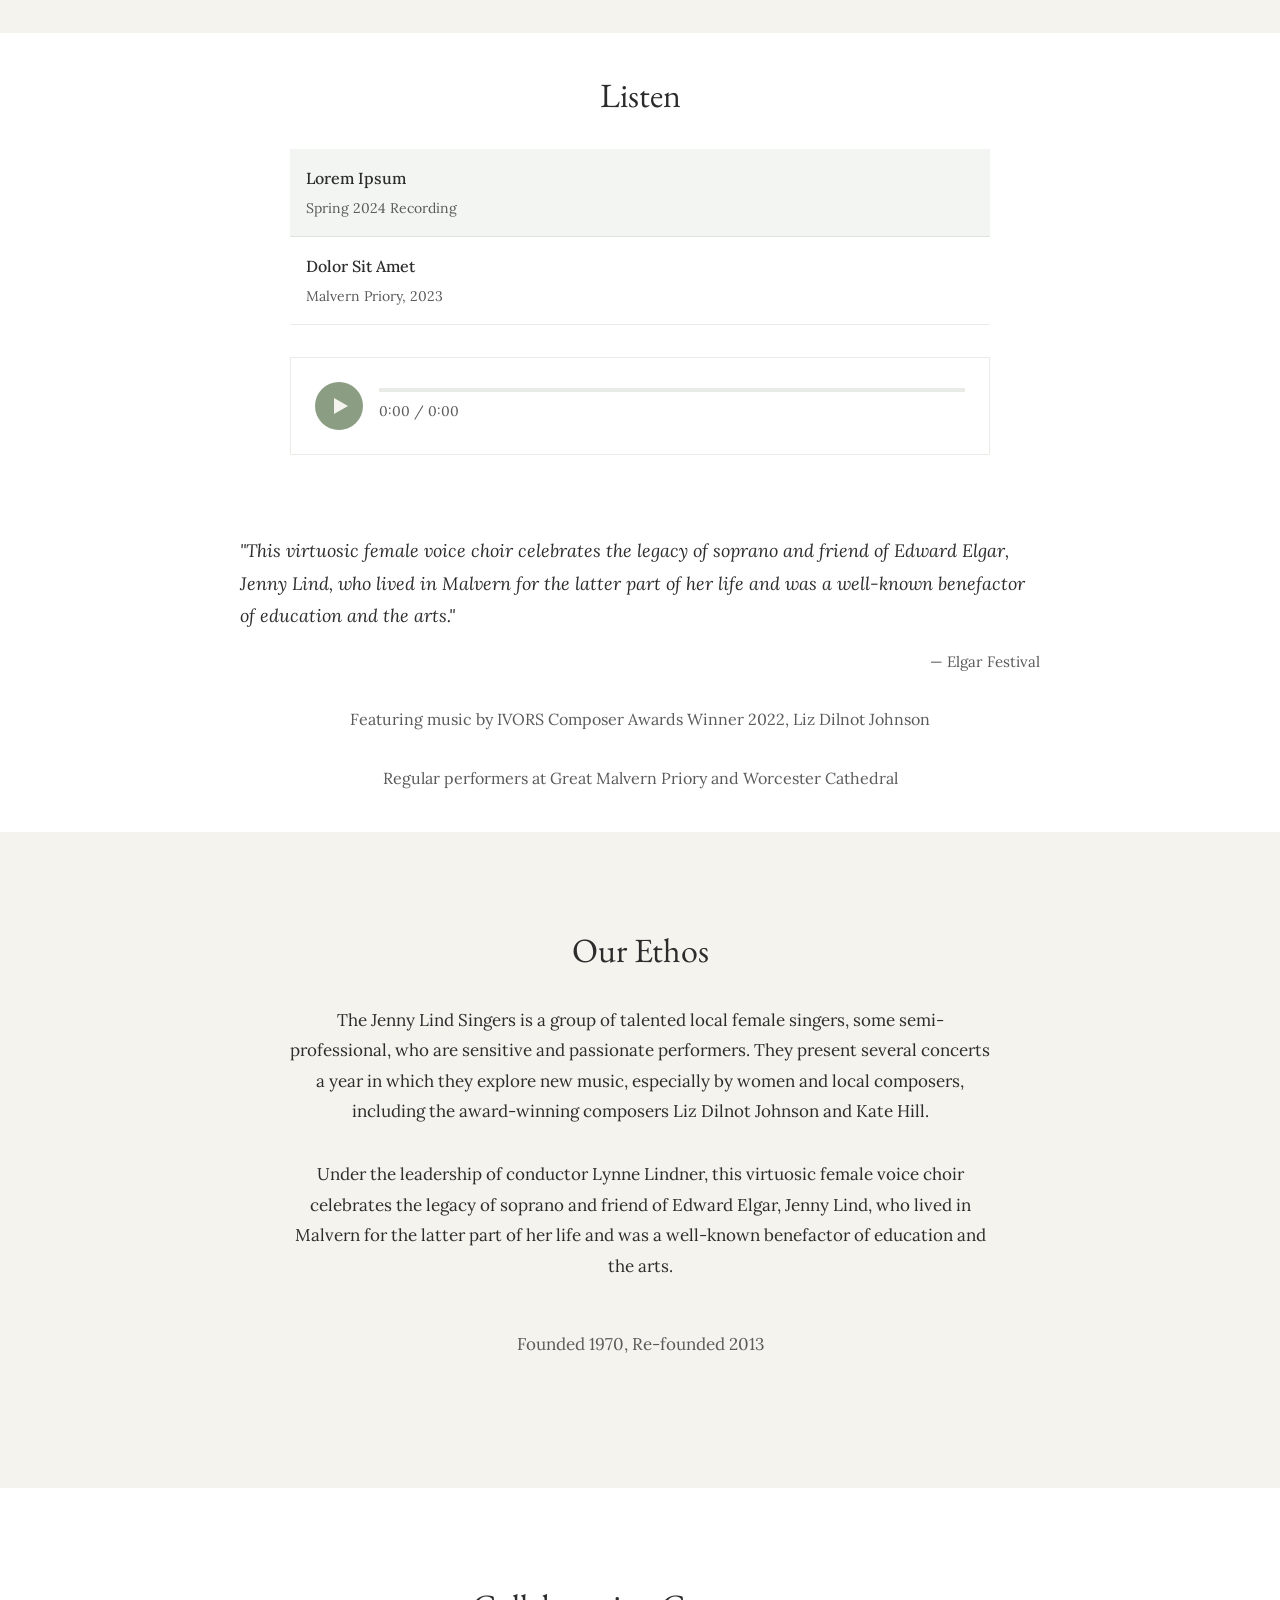
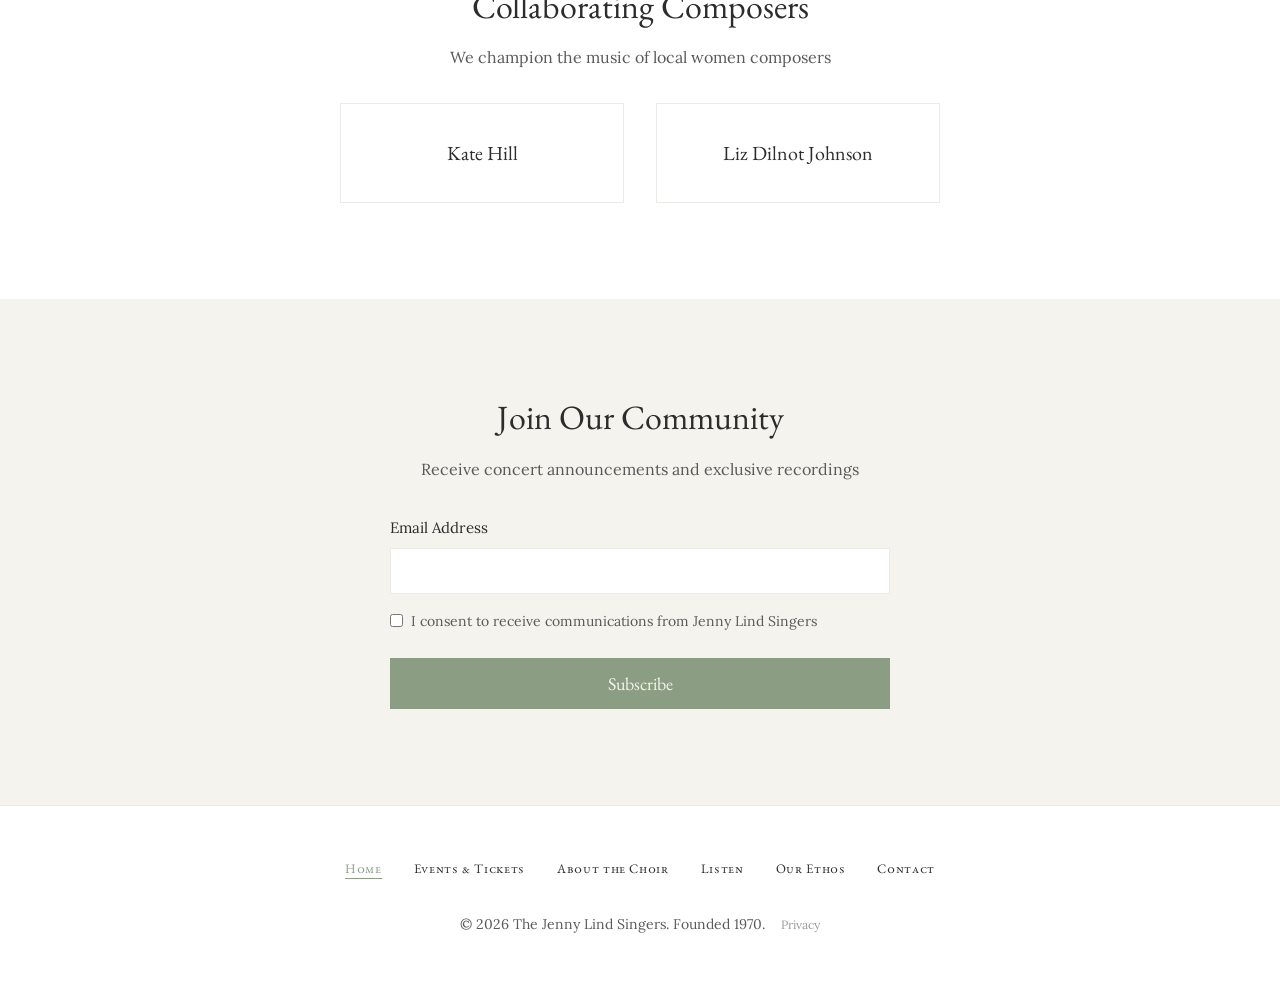
==== commit 78d1afed: "Add West Malvern concert details to next-concert sections" ====
--- a/index.html
+++ b/index.html
@@ -52,8 +52,12 @@
         <div class="container">
             <h2>Next Concert</h2>
             <div class="concert-card">
-                <h3>Details Coming Soon</h3>
-                <p>We're finalising details for our next concert. Check back here soon, or <a href="index.html#mailing-list">join our mailing list</a> to be the first to know.</p>
+                <img src="extracted/west-malvern-september-2026-poster.jpeg" alt="Poster for The Jenny Lind Singers concert at St James' Church, West Malvern, Saturday 19 September 2026, 7.30pm." style="max-width: 100%; height: auto; margin-bottom: 1.5rem;">
+                <h3>St James' Church, West Malvern</h3>
+                <div class="concert-details">
+                    <p>Saturday 19 September 2026, 7.30pm</p>
+                </div>
+                <p>Join us in St James' Church, West Malvern, at 7.30pm on Saturday 19th September, for a short concert of light and enjoyable music from women's voices. Or <a href="index.html#mailing-list">join our mailing list</a> to be the first to know.</p>
             </div>
             <p class="also-coming-up">Also coming up: <a href="events.html">Stanbrook Abbey · Christmas at Great Malvern Priory →</a></p>
         </div>
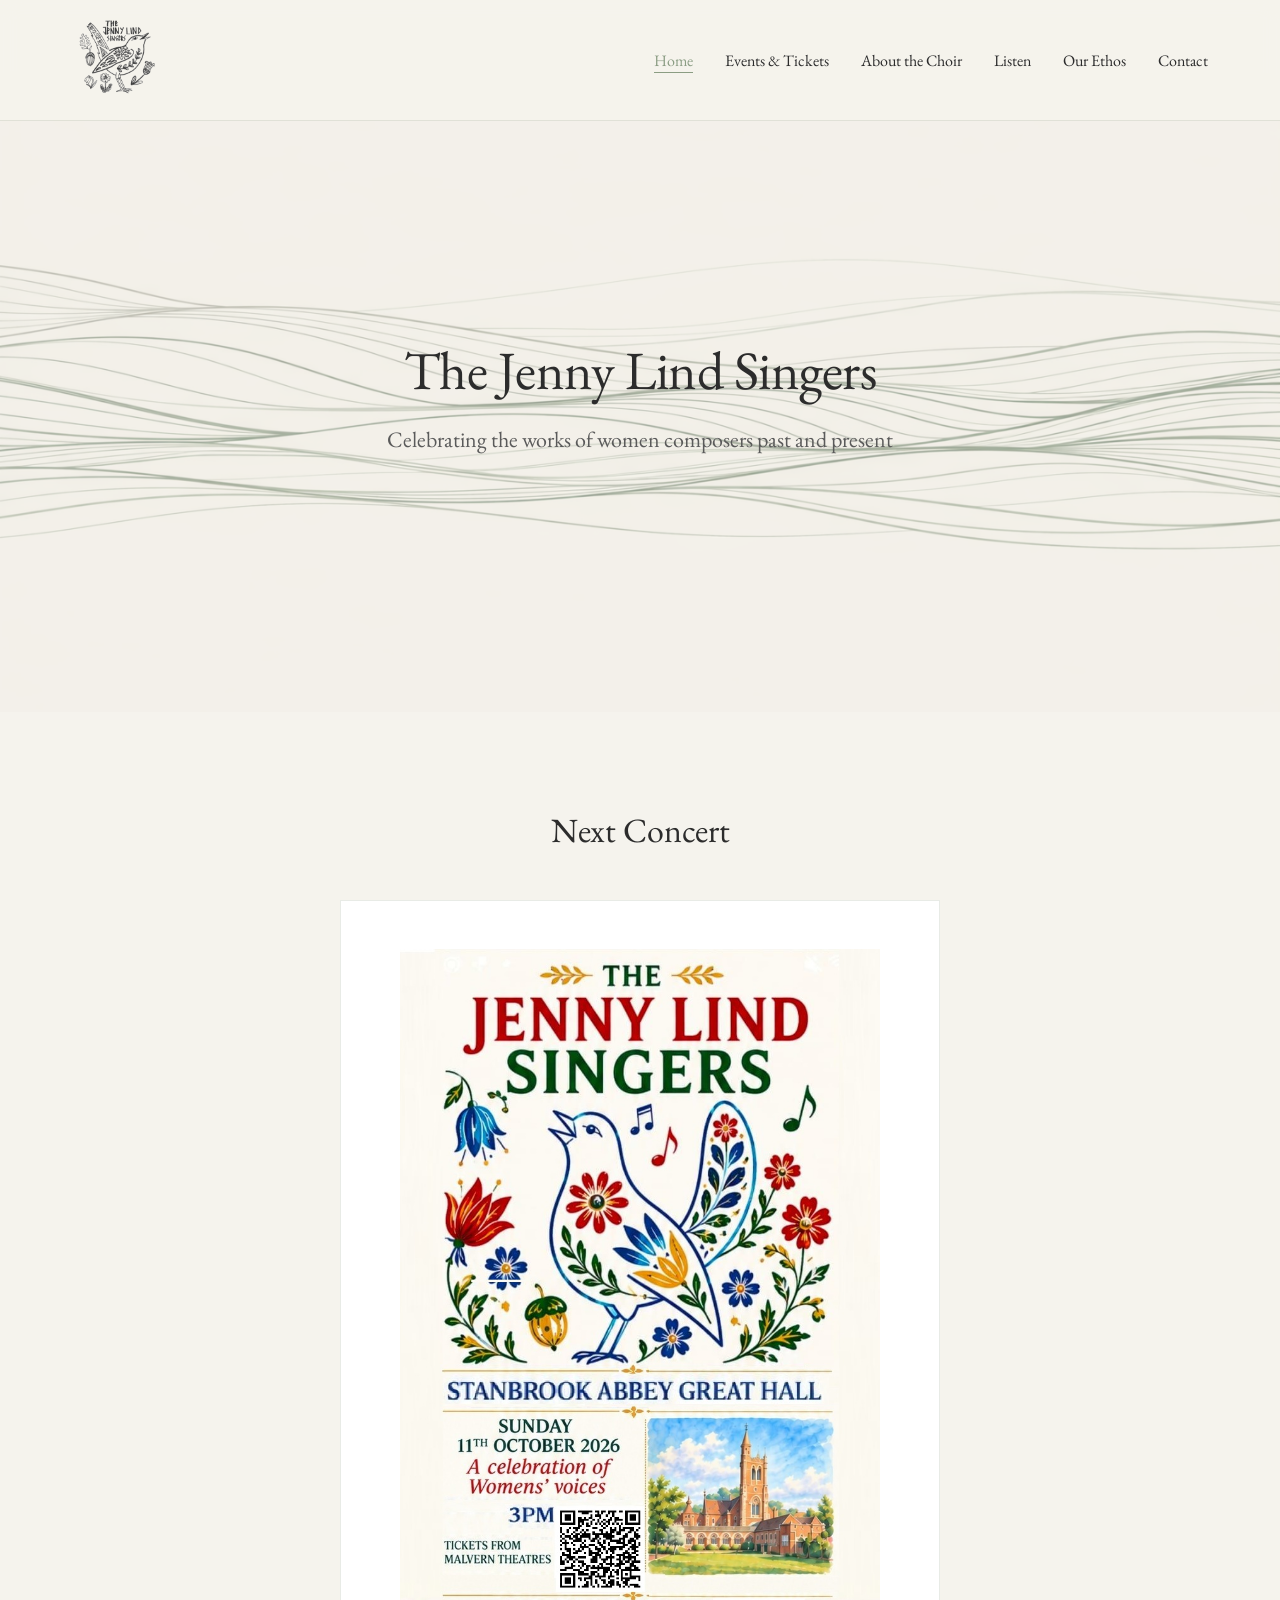
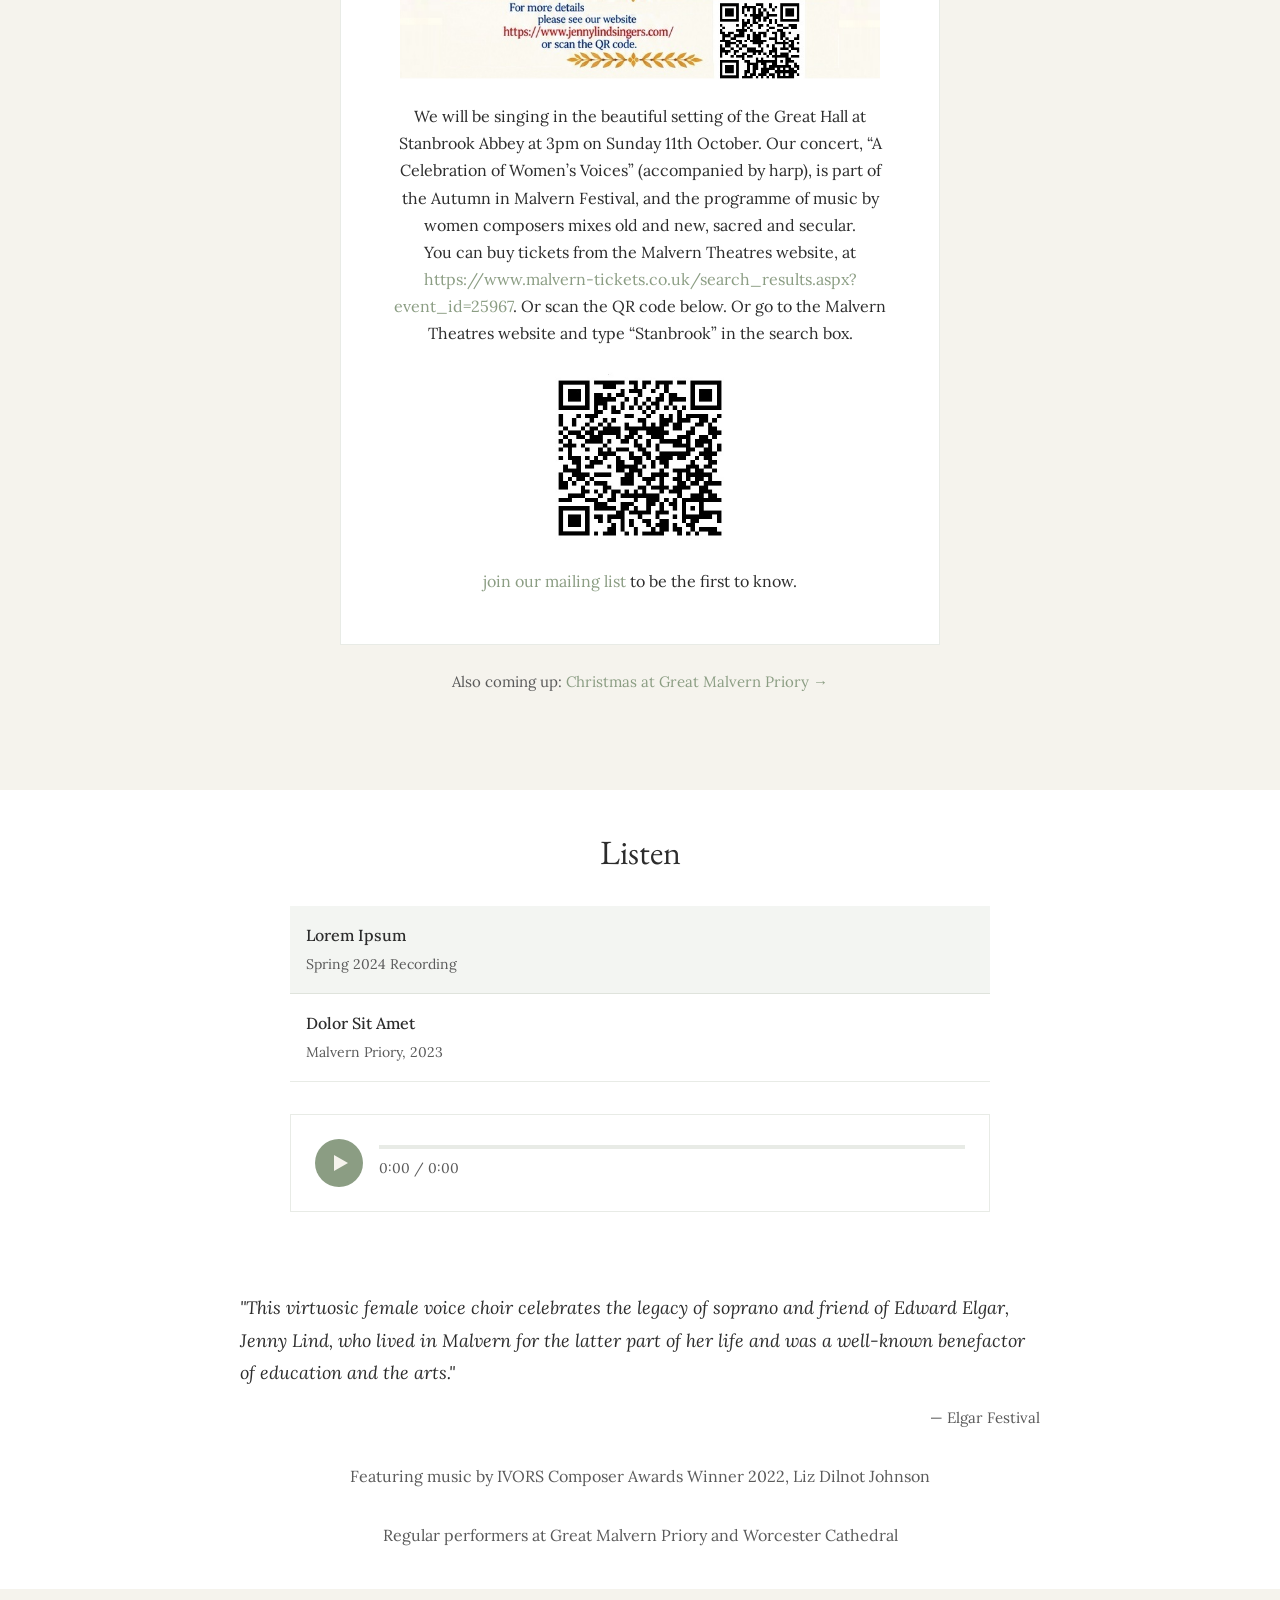
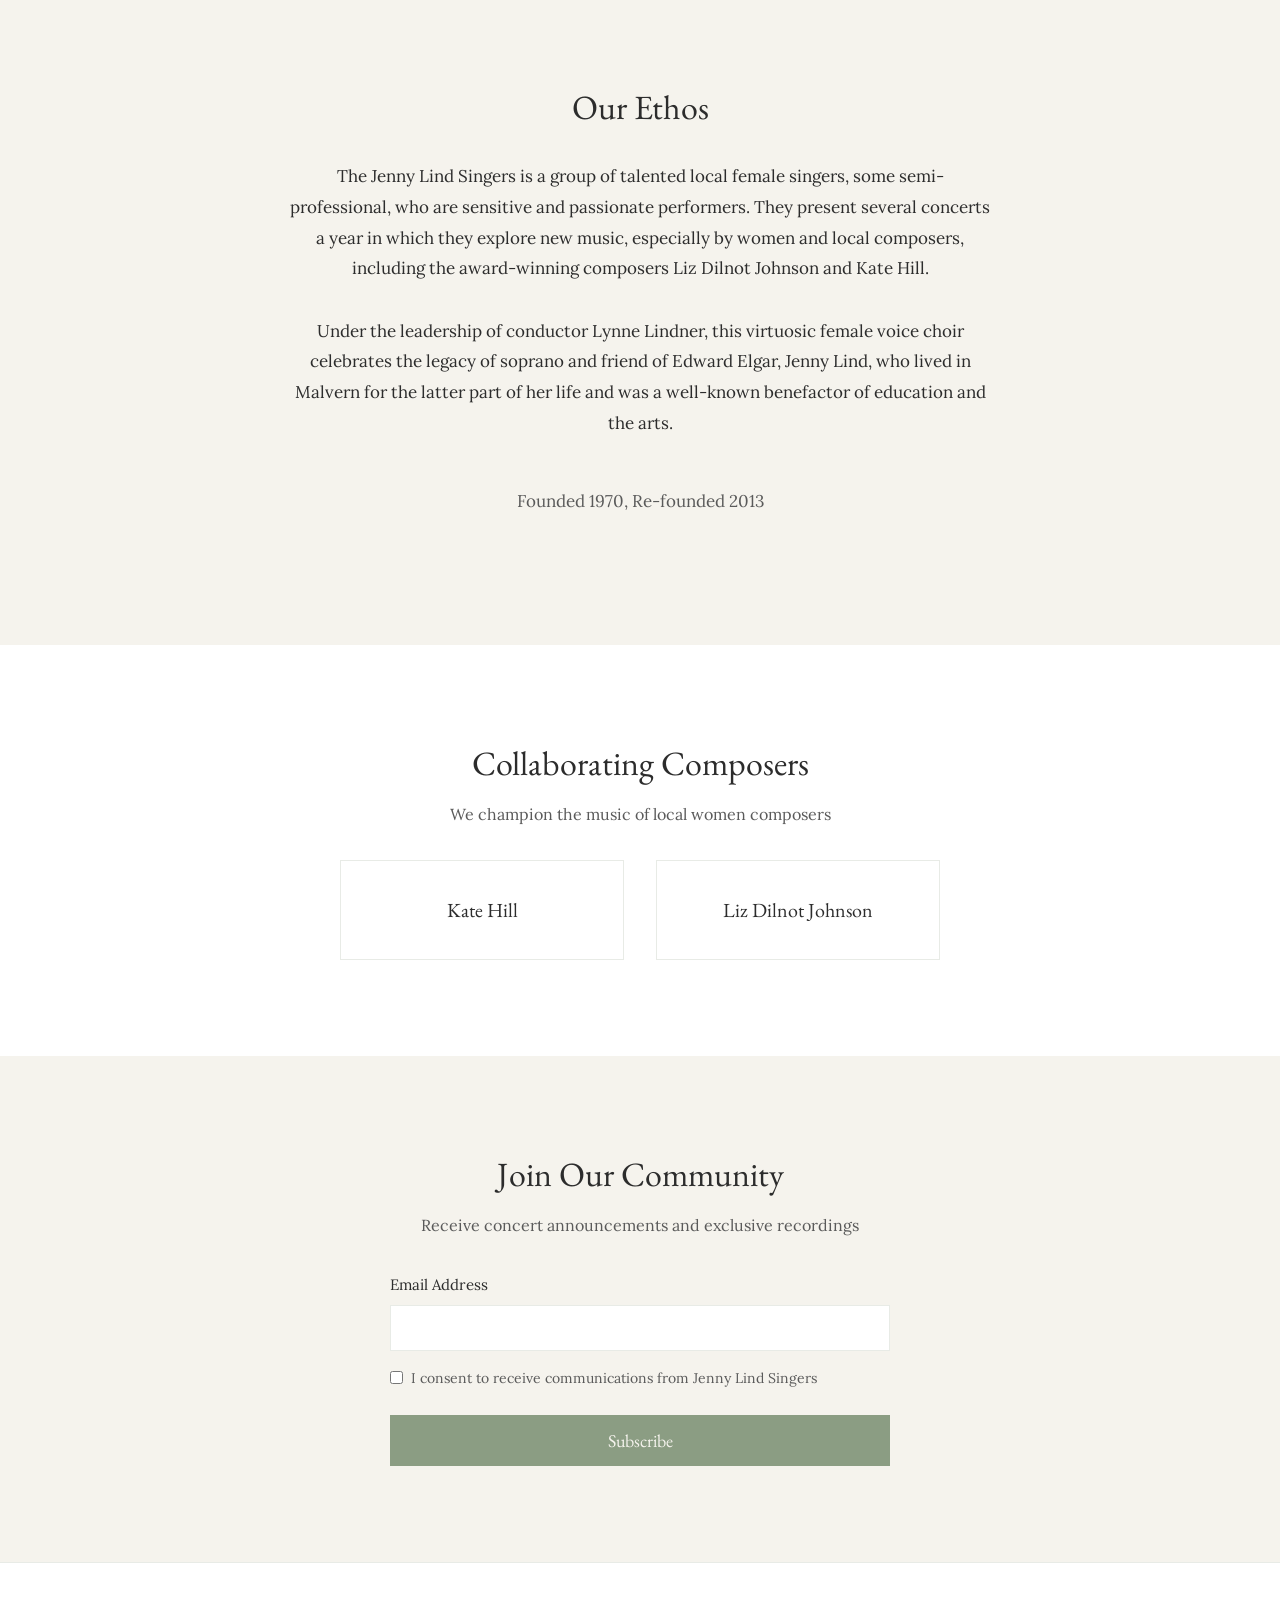
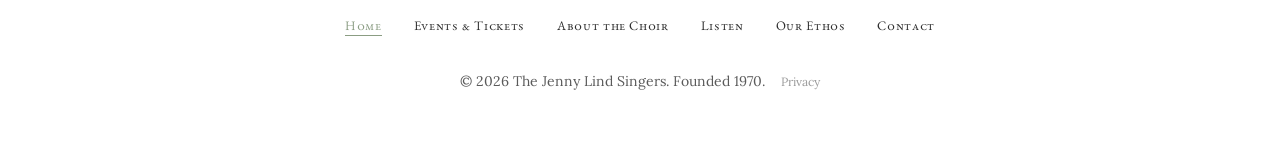
==== commit 95d4571c: "Update next concert to Stanbrook Abbey, Autumn in Malvern Festival Add poster, ticket link and QR co" ====
--- a/index.html
+++ b/index.html
@@ -51,15 +51,14 @@
     <section id="next-concert">
         <div class="container">
             <h2>Next Concert</h2>
-            <div class="concert-card">
-                <img src="extracted/west-malvern-september-2026-poster.jpeg" alt="Poster for The Jenny Lind Singers concert at St James' Church, West Malvern, Saturday 19 September 2026, 7.30pm." style="max-width: 100%; height: auto; margin-bottom: 1.5rem;">
-                <h3>St James' Church, West Malvern</h3>
-                <div class="concert-details">
-                    <p>Saturday 19 September 2026, 7.30pm</p>
-                </div>
-                <p>Join us in St James' Church, West Malvern, at 7.30pm on Saturday 19th September, for a short concert of light and enjoyable music from women's voices. Or <a href="index.html#mailing-list">join our mailing list</a> to be the first to know.</p>
-            </div>
-            <p class="also-coming-up">Also coming up: <a href="events.html">Stanbrook Abbey · Christmas at Great Malvern Priory →</a></p>
+            <div class="concert-card event-stacked">
+                <img class="event-poster" src="extracted/autumn-in-malvern-2026-poster.jpg" alt="Poster for The Jenny Lind Singers concert, A Celebration of Women's Voices, at Stanbrook Abbey Great Hall, Sunday 11 October 2026, 3pm.">
+                <p>We will be singing in the beautiful setting of the Great Hall at Stanbrook Abbey at 3pm on Sunday 11th October. Our concert, “A Celebration of Women’s Voices” (accompanied by harp), is part of the Autumn in Malvern Festival, and the programme of music by women composers mixes old and new, sacred and secular.</p>
+                <p>You can buy tickets from the Malvern Theatres website, at <a href="https://www.malvern-tickets.co.uk/search_results.aspx?event_id=25967" target="_blank" rel="noopener">https://www.malvern-tickets.co.uk/search_results.aspx?event_id=25967</a>. Or scan the QR code below. Or go to the Malvern Theatres website and type “Stanbrook” in the search box.</p>
+                <img class="event-qr" src="extracted/autumn-in-malvern-2026-qr-code.jpg" alt="QR code linking to tickets for the Stanbrook Abbey concert on the Malvern Theatres website.">
+                <p><a href="index.html#mailing-list">join our mailing list</a> to be the first to know.</p>
+            </div>
+            <p class="also-coming-up">Also coming up: <a href="events.html">Christmas at Great Malvern Priory →</a></p>
         </div>
     </section>
 
--- a/styles.css
+++ b/styles.css
@@ -346,6 +346,10 @@
     height: auto;
     display: block;
 }
+.event-stacked { text-align: center; }
+.event-stacked .event-poster { width: 100%; max-width: 480px; height: auto; display: block; margin: 0 auto 1.5rem; }
+.event-stacked .event-qr { width: 180px; height: auto; display: block; margin: 1.5rem auto; }
+.event-stacked a { overflow-wrap: anywhere; }
 .event-announcement-content h3 { font-size: 2rem; margin-bottom: 0.5rem; }
 .event-announcement-content p { color: var(--text-light); margin-bottom: 1rem; }
 .event-actions { display: flex; flex-wrap: wrap; gap: 0.75rem; align-items: center; }
